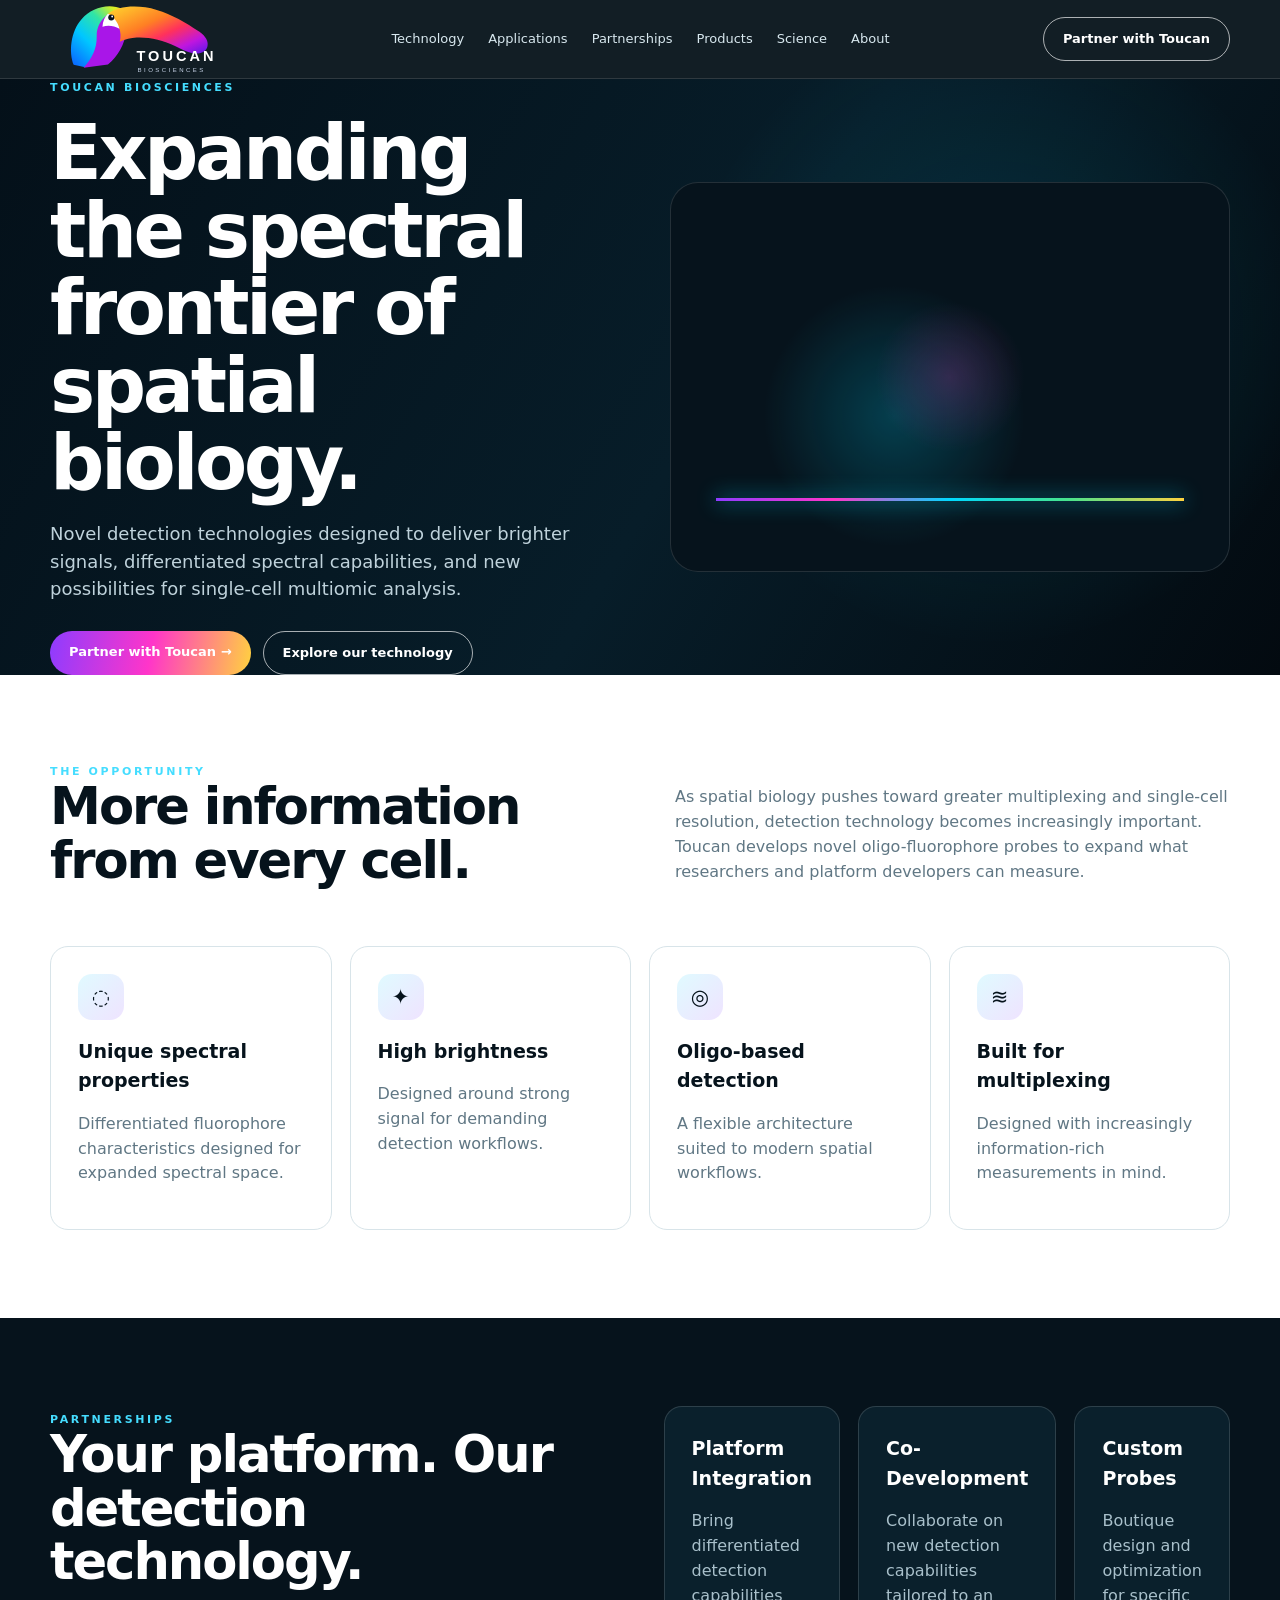
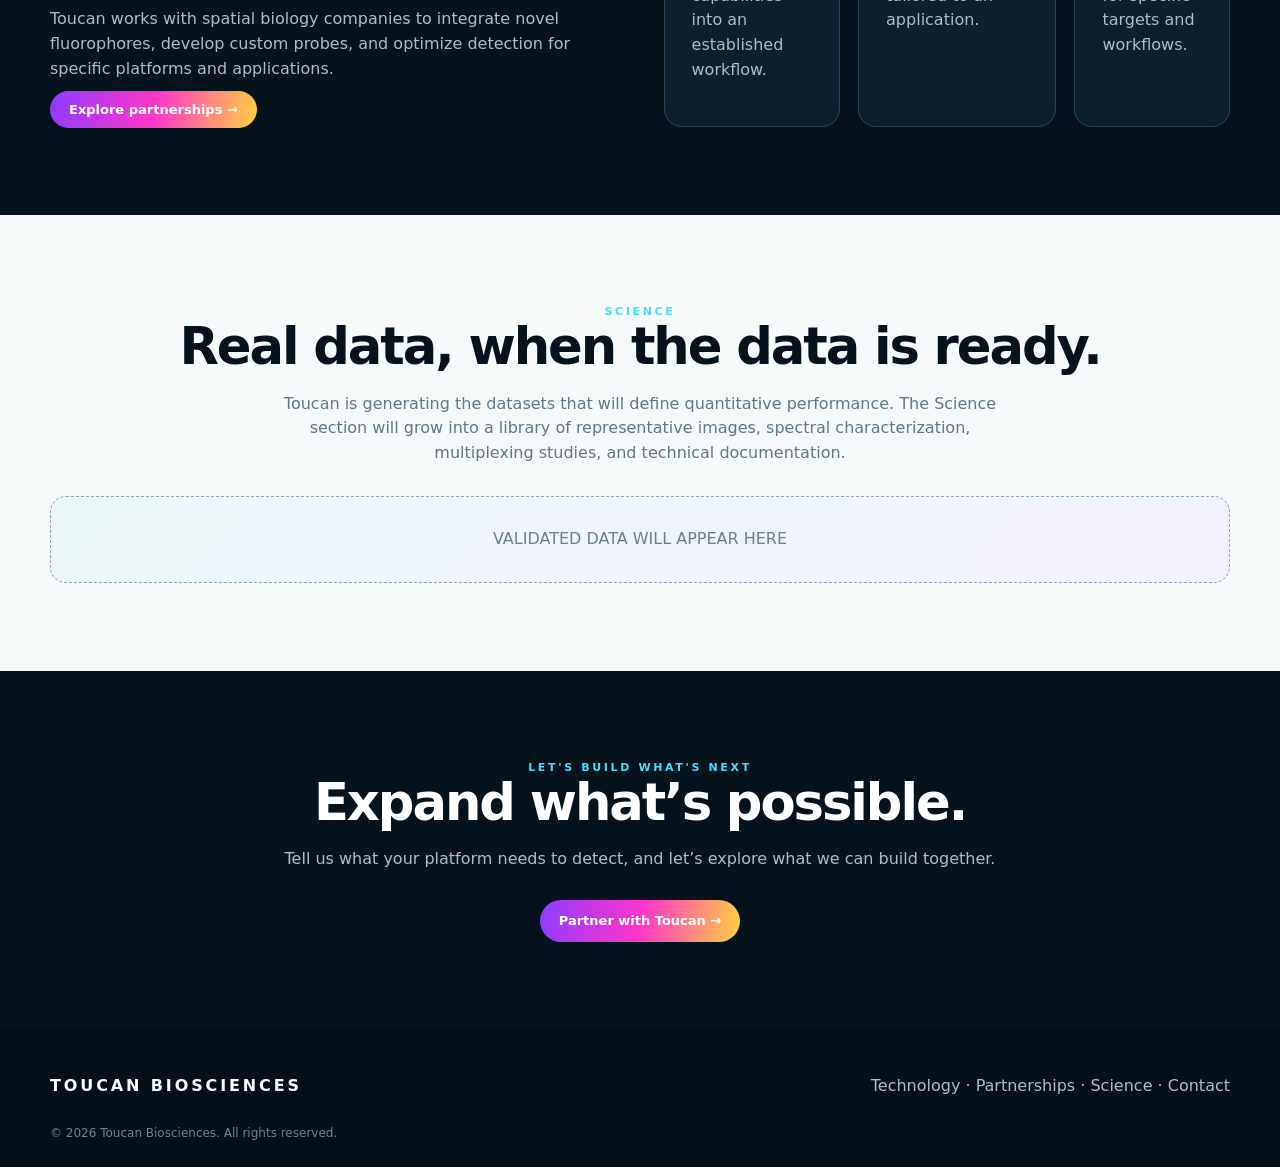
==== index.html @ 3f9a0fbd "Add Toucan Biosciences launch site: index.html" ====
<!doctype html><html lang="en"><head><meta charset="utf-8"><meta name="viewport" content="width=device-width,initial-scale=1"><title>Expanding the spectral frontier of spatial biology | Toucan Biosciences</title><meta name="description" content="Toucan Biosciences develops novel oligo-fluorophore detection probes for spatial biology."><link rel="stylesheet" href="assets/style.css"><link rel="icon" href="assets/favicon.svg" type="image/svg+xml"></head><body>
<header class="nav"><div class="container nav-inner"><a href="index.html"><img class="brand-logo" src="assets/toucan-logo-primary.svg" alt="Toucan Biosciences"></a><nav class="nav-links"><a href="technology.html">Technology</a><a href="applications.html">Applications</a><a href="partnerships.html">Partnerships</a><a href="products.html">Products</a><a href="science.html">Science</a><a href="about.html">About</a></nav><a class="nav-cta" href="contact.html">Partner with Toucan</a><button class="menu">☰</button></div></header>
<section class="hero"><div class="container hero-inner"><div><div class="eyebrow">TOUCAN BIOSCIENCES</div><h1>Expanding the spectral frontier of spatial biology.</h1><p>Novel detection technologies designed to deliver brighter signals, differentiated spectral capabilities, and new possibilities for single-cell multiomic analysis.</p><div class="buttons"><a class="btn btn-primary" href="partnerships.html">Partner with Toucan →</a><a class="btn btn-ghost" href="technology.html">Explore our technology</a></div></div><div class="spectrum"></div></div></section>
<section class="section alt"><div class="container"><div class="two"><div><div class="kicker">THE OPPORTUNITY</div><h2>More information from every cell.</h2></div><p class="muted">As spatial biology pushes toward greater multiplexing and single-cell resolution, detection technology becomes increasingly important. Toucan develops novel oligo-fluorophore probes to expand what researchers and platform developers can measure.</p></div><div class="grid g4" style="margin-top:40px"><div class="card"><div class="icon">◌</div><h3>Unique spectral properties</h3><p class="muted">Differentiated fluorophore characteristics designed for expanded spectral space.</p></div><div class="card"><div class="icon">✦</div><h3>High brightness</h3><p class="muted">Designed around strong signal for demanding detection workflows.</p></div><div class="card"><div class="icon">◎</div><h3>Oligo-based detection</h3><p class="muted">A flexible architecture suited to modern spatial workflows.</p></div><div class="card"><div class="icon">≋</div><h3>Built for multiplexing</h3><p class="muted">Designed with increasingly information-rich measurements in mind.</p></div></div></div></section>
<section class="section dark"><div class="container two"><div><div class="kicker">PARTNERSHIPS</div><h2>Your platform. Our detection technology.</h2><p class="muted">Toucan works with spatial biology companies to integrate novel fluorophores, develop custom probes, and optimize detection for specific platforms and applications.</p><a class="btn btn-primary" href="partnerships.html">Explore partnerships →</a></div><div class="grid g3"><div class="card"><h3>Platform Integration</h3><p class="muted">Bring differentiated detection capabilities into an established workflow.</p></div><div class="card"><h3>Co-Development</h3><p class="muted">Collaborate on new detection capabilities tailored to an application.</p></div><div class="card"><h3>Custom Probes</h3><p class="muted">Boutique design and optimization for specific targets and workflows.</p></div></div></div></section>
<section class="section"><div class="container center"><div class="kicker">SCIENCE</div><h2>Real data, when the data is ready.</h2><p class="muted max">Toucan is generating the datasets that will define quantitative performance. The Science section will grow into a library of representative images, spectral characterization, multiplexing studies, and technical documentation.</p><div class="placeholder" style="margin-top:30px">VALIDATED DATA WILL APPEAR HERE</div></div></section>
<section class="section dark"><div class="container center"><div class="kicker">LET'S BUILD WHAT'S NEXT</div><h2>Expand what’s possible.</h2><p class="muted max">Tell us what your platform needs to detect, and let’s explore what we can build together.</p><div class="buttons" style="justify-content:center"><a class="btn btn-primary" href="contact.html">Partner with Toucan →</a></div></div></section>
<footer class="footer"><div class="container"><div class="footer-inner"><strong style="color:#fff;letter-spacing:.18em">TOUCAN BIOSCIENCES</strong><div><a href="technology.html">Technology</a> · <a href="partnerships.html">Partnerships</a> · <a href="science.html">Science</a> · <a href="contact.html">Contact</a></div></div><div class="notice">© <span data-year></span> Toucan Biosciences. All rights reserved.</div></div></footer><script src="assets/site.js"></script></body></html>
---- assets/style.css ----
:root{--ink:#06131c;--ink2:#0a202c;--paper:#f7fafb;--white:#fff;--muted:#607784;--line:#d8e4e9;--cyan:#00d9ff;--violet:#8d3cff;--magenta:#ff35c9;--yellow:#ffd23f;--green:#47e38d;--max:1180px}*{box-sizing:border-box}html{scroll-behavior:smooth}body{margin:0;font-family:Inter,ui-sans-serif,system-ui,-apple-system,BlinkMacSystemFont,"Segoe UI",sans-serif;color:var(--ink);background:var(--paper);line-height:1.55}a{text-decoration:none;color:inherit}.container{width:min(var(--max),calc(100% - 48px));margin:auto}.nav{position:sticky;top:0;z-index:20;background:rgba(4,16,24,.94);backdrop-filter:blur(16px);border-bottom:1px solid rgba(255,255,255,.12)}.nav-inner{height:78px;display:flex;align-items:center;justify-content:space-between;gap:24px}.brand-logo{width:188px;height:auto;display:block}.nav-links{display:flex;gap:24px;color:#d8e8ef;font-size:13px}.nav-links a:hover,.nav-links .active{color:#fff}.nav-cta,.btn{border-radius:999px;padding:11px 19px;font-weight:700;font-size:13px}.nav-cta{border:1px solid rgba(255,255,255,.65);color:#fff}.menu{display:none;background:none;border:0;color:#fff;font-size:24px}.hero{background:radial-gradient(circle at 78% 42%,rgba(0,217,255,.13),transparent 30%),linear-gradient(120deg,#041019,#071d29 55%,#030a10);color:#fff}.hero-inner{min-height:560px;display:grid;grid-template-columns:1fr 1fr;align-items:center;gap:60px}.eyebrow,.kicker{font-size:11px;text-transform:uppercase;letter-spacing:.24em;font-weight:800;color:#45ddff}.hero h1{font-size:clamp(44px,6vw,76px);line-height:1.02;letter-spacing:-.045em;margin:18px 0}.hero p{font-size:18px;color:#bfd2db;max-width:680px}.buttons{display:flex;gap:12px;flex-wrap:wrap;margin-top:28px}.btn-primary{background:linear-gradient(100deg,var(--violet),var(--magenta),var(--yellow));color:#fff}.btn-ghost{border:1px solid rgba(255,255,255,.65);color:#fff}.spectrum{min-height:390px;border-radius:28px;border:1px solid rgba(255,255,255,.12);background:radial-gradient(circle at 50% 50%,rgba(255,53,201,.18),transparent 22%),radial-gradient(circle at 40% 60%,rgba(0,217,255,.22),transparent 32%),#06131c;position:relative;overflow:hidden}.spectrum:after{content:"";position:absolute;left:8%;right:8%;bottom:18%;height:3px;background:linear-gradient(90deg,var(--violet),var(--magenta),var(--cyan),var(--green),var(--yellow));box-shadow:0 0 20px var(--cyan)}.section{padding:88px 0}.dark{background:var(--ink);color:#fff}.alt{background:#fff}.two{display:grid;grid-template-columns:1fr 1fr;gap:70px;align-items:center}.grid{display:grid;gap:18px}.g3{grid-template-columns:repeat(3,1fr)}.g4{grid-template-columns:repeat(4,1fr)}.card{background:#fff;border:1px solid var(--line);border-radius:18px;padding:27px}.dark .card{background:#0a202c;border-color:rgba(255,255,255,.14)}.card h3{margin:0 0 8px;font-size:19px}.muted{color:var(--muted)}.dark .muted{color:#a9c0cb}.icon{width:46px;height:46px;border-radius:14px;background:linear-gradient(135deg,rgba(0,217,255,.12),rgba(141,60,255,.14));display:grid;place-items:center;font-size:21px;margin-bottom:17px}.section h2{font-size:clamp(34px,4vw,52px);line-height:1.05;letter-spacing:-.04em;margin:0 0 18px}.placeholder,.coming{border:1px dashed #8ea6b1;border-radius:16px;padding:30px;text-align:center;color:#6a808b;background:linear-gradient(135deg,rgba(0,217,255,.04),rgba(141,60,255,.05))}.dark .placeholder,.dark .coming{border-color:rgba(255,255,255,.2);color:#a9c0cb;background:#0a202c}.spectrum-bar{height:80px;border-radius:12px;background:linear-gradient(90deg,#7d2cff,#b53cff,#00cfff,#30e67b,#f4e13c,#ff8a00,#ff315e)}.process .step{display:grid;grid-template-columns:42px 1fr;gap:16px;margin:25px 0}.stepnum{width:38px;height:38px;border-radius:50%;display:grid;place-items:center;background:linear-gradient(135deg,var(--violet),var(--cyan));color:#fff;font-weight:800}.footer{background:#041019;color:#a9c0cb;padding:44px 0 24px}.footer-inner{display:flex;justify-content:space-between;gap:30px;flex-wrap:wrap}.notice{font-size:12px;color:#6f858f;margin-top:25px}.center{text-align:center}.max{max-width:760px;margin-left:auto;margin-right:auto}.tag{display:inline-block;border:1px solid var(--line);border-radius:999px;padding:6px 11px;font-size:11px;margin:4px;color:#44606e}@media(max-width:900px){.nav-links{display:none}.menu{display:block}.nav-cta{display:none}.hero-inner,.two{grid-template-columns:1fr;gap:35px}.hero-inner{padding:75px 0}.g3,.g4{grid-template-columns:repeat(2,1fr)}}@media(max-width:560px){.container{width:calc(100% - 30px)}.section{padding:64px 0}.g3,.g4{grid-template-columns:1fr}.brand-logo{width:154px}}
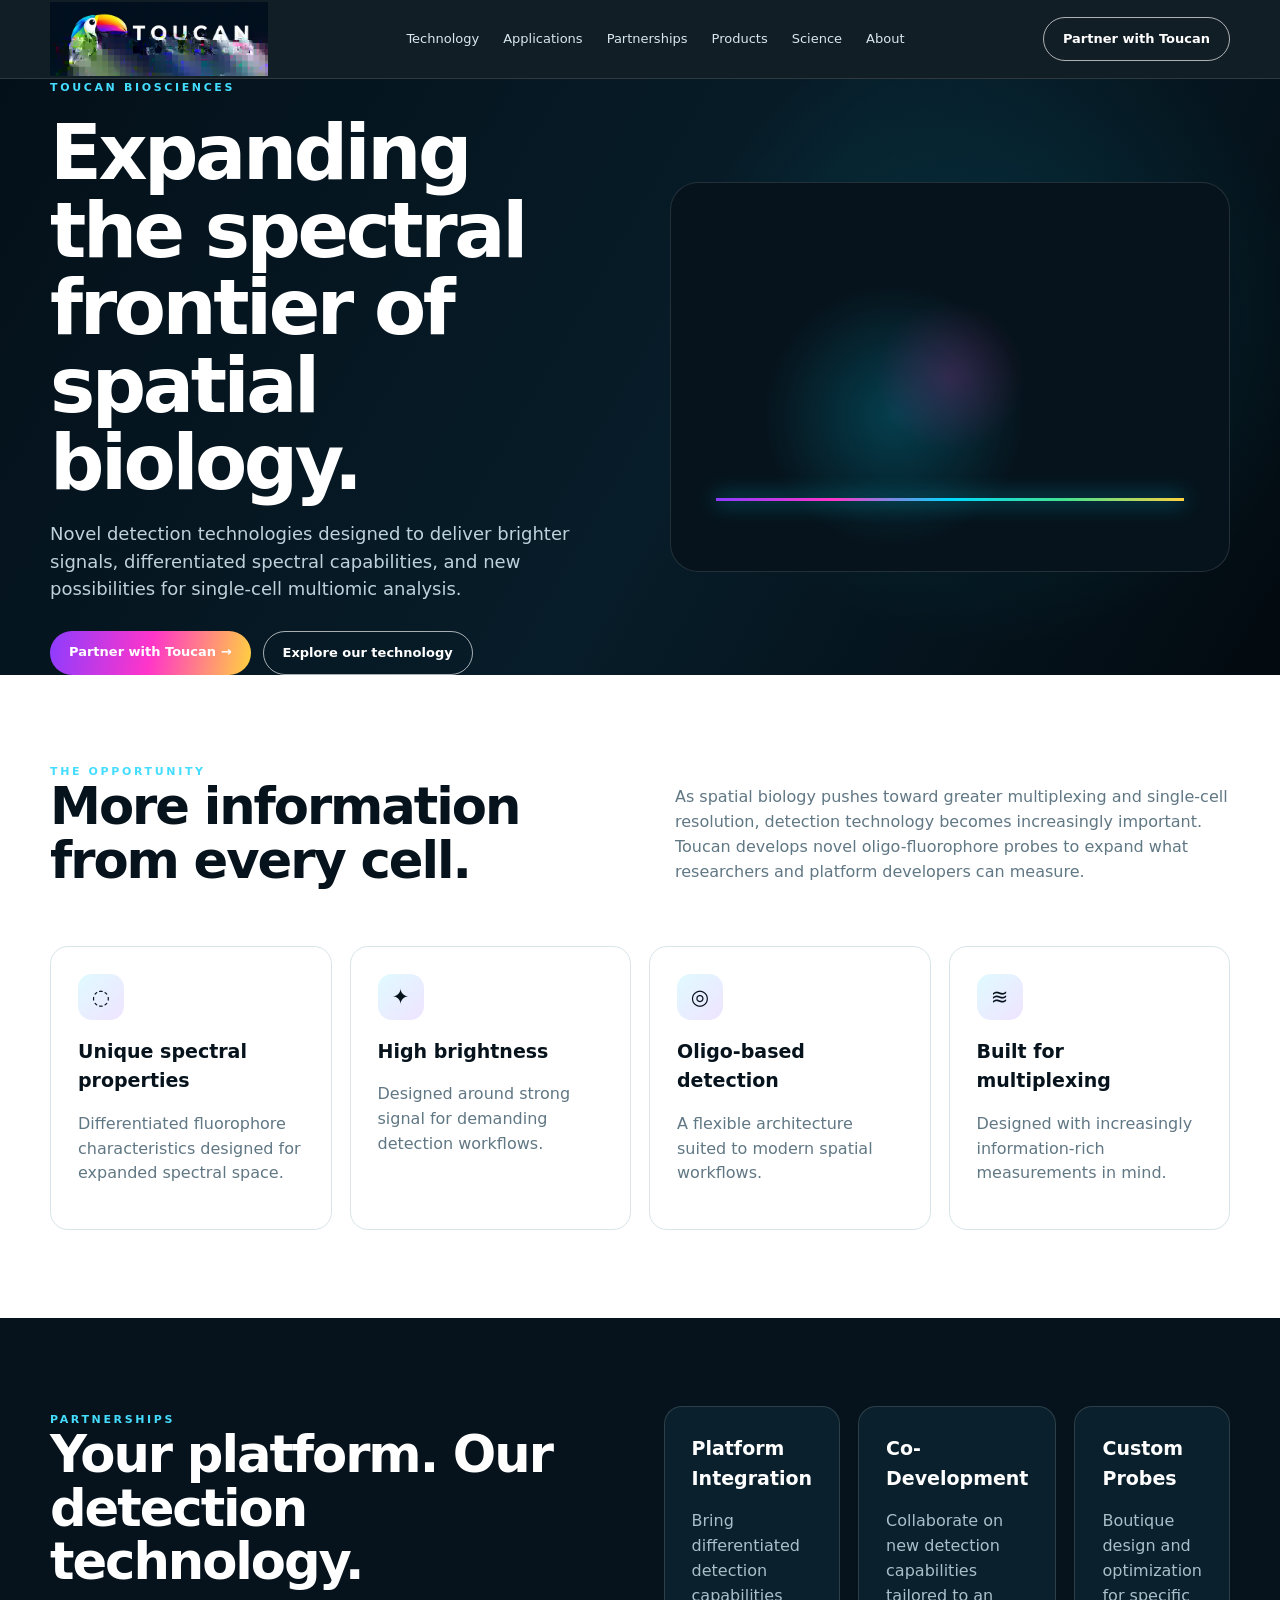
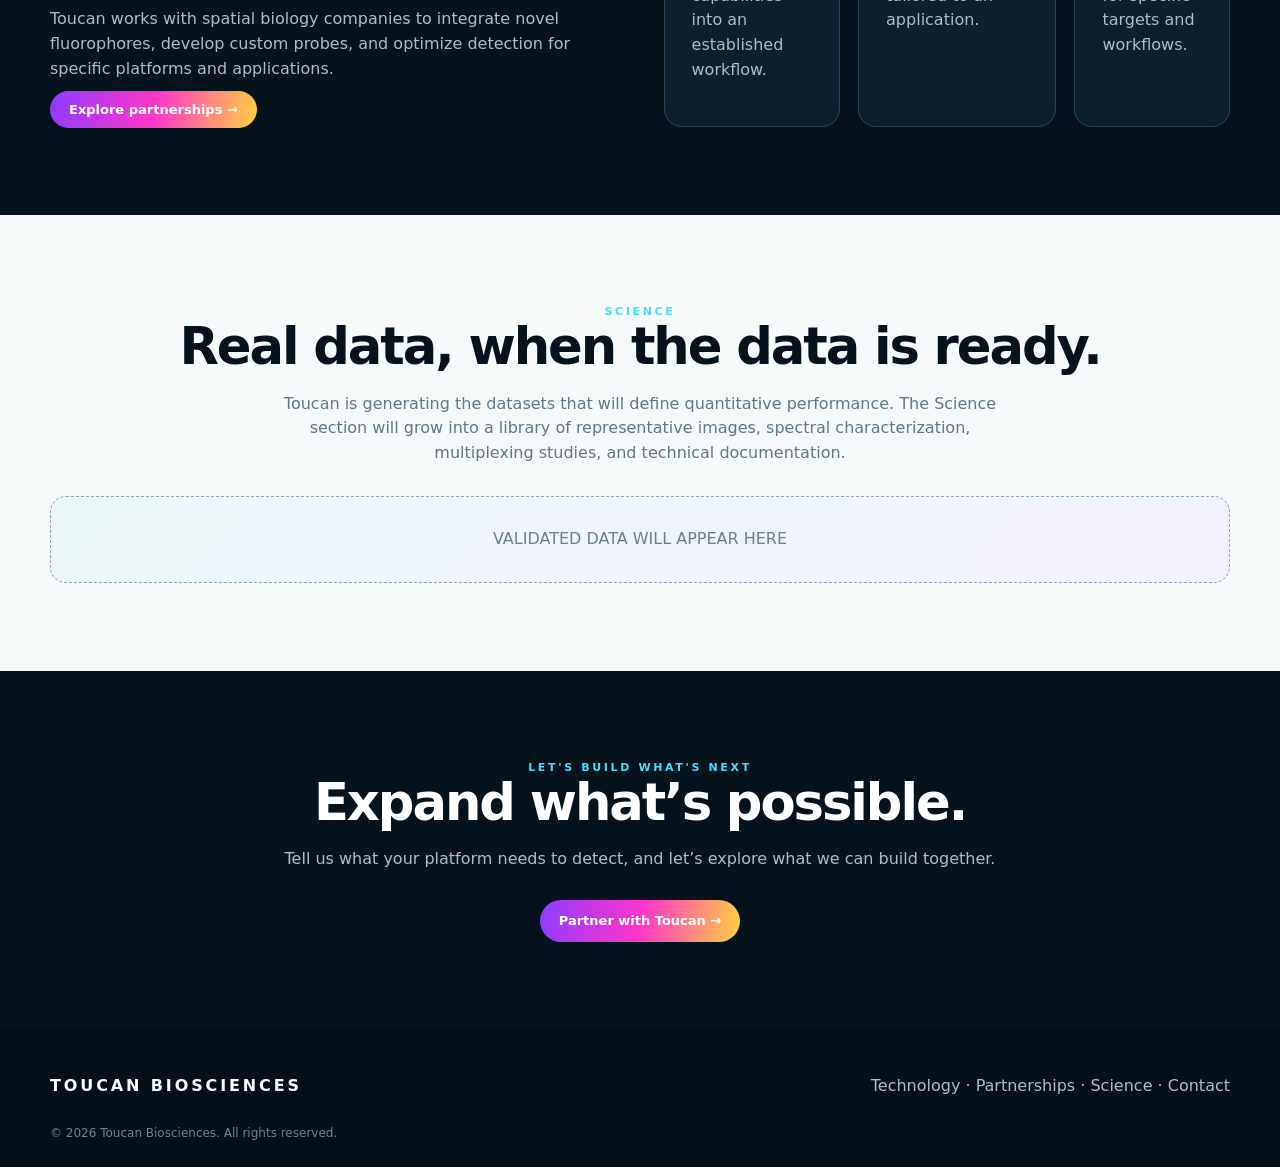
==== commit d99067f6: "Use approved Toucan logo artwork" ====
--- a/index.html
+++ b/index.html
@@ -1,5 +1,5 @@
 <!doctype html><html lang="en"><head><meta charset="utf-8"><meta name="viewport" content="width=device-width,initial-scale=1"><title>Expanding the spectral frontier of spatial biology | Toucan Biosciences</title><meta name="description" content="Toucan Biosciences develops novel oligo-fluorophore detection probes for spatial biology."><link rel="stylesheet" href="assets/style.css"><link rel="icon" href="assets/favicon.svg" type="image/svg+xml"></head><body>
-<header class="nav"><div class="container nav-inner"><a href="index.html"><img class="brand-logo" src="assets/toucan-logo-primary.svg" alt="Toucan Biosciences"></a><nav class="nav-links"><a href="technology.html">Technology</a><a href="applications.html">Applications</a><a href="partnerships.html">Partnerships</a><a href="products.html">Products</a><a href="science.html">Science</a><a href="about.html">About</a></nav><a class="nav-cta" href="contact.html">Partner with Toucan</a><button class="menu">☰</button></div></header>
+<header class="nav"><div class="container nav-inner"><a href="index.html"><img class="brand-logo" src="assets/toucan-logo-final.webp" alt="Toucan Biosciences"></a><nav class="nav-links"><a href="technology.html">Technology</a><a href="applications.html">Applications</a><a href="partnerships.html">Partnerships</a><a href="products.html">Products</a><a href="science.html">Science</a><a href="about.html">About</a></nav><a class="nav-cta" href="contact.html">Partner with Toucan</a><button class="menu">☰</button></div></header>
 <section class="hero"><div class="container hero-inner"><div><div class="eyebrow">TOUCAN BIOSCIENCES</div><h1>Expanding the spectral frontier of spatial biology.</h1><p>Novel detection technologies designed to deliver brighter signals, differentiated spectral capabilities, and new possibilities for single-cell multiomic analysis.</p><div class="buttons"><a class="btn btn-primary" href="partnerships.html">Partner with Toucan →</a><a class="btn btn-ghost" href="technology.html">Explore our technology</a></div></div><div class="spectrum"></div></div></section>
 <section class="section alt"><div class="container"><div class="two"><div><div class="kicker">THE OPPORTUNITY</div><h2>More information from every cell.</h2></div><p class="muted">As spatial biology pushes toward greater multiplexing and single-cell resolution, detection technology becomes increasingly important. Toucan develops novel oligo-fluorophore probes to expand what researchers and platform developers can measure.</p></div><div class="grid g4" style="margin-top:40px"><div class="card"><div class="icon">◌</div><h3>Unique spectral properties</h3><p class="muted">Differentiated fluorophore characteristics designed for expanded spectral space.</p></div><div class="card"><div class="icon">✦</div><h3>High brightness</h3><p class="muted">Designed around strong signal for demanding detection workflows.</p></div><div class="card"><div class="icon">◎</div><h3>Oligo-based detection</h3><p class="muted">A flexible architecture suited to modern spatial workflows.</p></div><div class="card"><div class="icon">≋</div><h3>Built for multiplexing</h3><p class="muted">Designed with increasingly information-rich measurements in mind.</p></div></div></div></section>
 <section class="section dark"><div class="container two"><div><div class="kicker">PARTNERSHIPS</div><h2>Your platform. Our detection technology.</h2><p class="muted">Toucan works with spatial biology companies to integrate novel fluorophores, develop custom probes, and optimize detection for specific platforms and applications.</p><a class="btn btn-primary" href="partnerships.html">Explore partnerships →</a></div><div class="grid g3"><div class="card"><h3>Platform Integration</h3><p class="muted">Bring differentiated detection capabilities into an established workflow.</p></div><div class="card"><h3>Co-Development</h3><p class="muted">Collaborate on new detection capabilities tailored to an application.</p></div><div class="card"><h3>Custom Probes</h3><p class="muted">Boutique design and optimization for specific targets and workflows.</p></div></div></div></section>
--- a/assets/style.css
+++ b/assets/style.css
@@ -1 +1 @@
-:root{--ink:#06131c;--ink2:#0a202c;--paper:#f7fafb;--white:#fff;--muted:#607784;--line:#d8e4e9;--cyan:#00d9ff;--violet:#8d3cff;--magenta:#ff35c9;--yellow:#ffd23f;--green:#47e38d;--max:1180px}*{box-sizing:border-box}html{scroll-behavior:smooth}body{margin:0;font-family:Inter,ui-sans-serif,system-ui,-apple-system,BlinkMacSystemFont,"Segoe UI",sans-serif;color:var(--ink);background:var(--paper);line-height:1.55}a{text-decoration:none;color:inherit}.container{width:min(var(--max),calc(100% - 48px));margin:auto}.nav{position:sticky;top:0;z-index:20;background:rgba(4,16,24,.94);backdrop-filter:blur(16px);border-bottom:1px solid rgba(255,255,255,.12)}.nav-inner{height:78px;display:flex;align-items:center;justify-content:space-between;gap:24px}.brand-logo{width:188px;height:auto;display:block}.nav-links{display:flex;gap:24px;color:#d8e8ef;font-size:13px}.nav-links a:hover,.nav-links .active{color:#fff}.nav-cta,.btn{border-radius:999px;padding:11px 19px;font-weight:700;font-size:13px}.nav-cta{border:1px solid rgba(255,255,255,.65);color:#fff}.menu{display:none;background:none;border:0;color:#fff;font-size:24px}.hero{background:radial-gradient(circle at 78% 42%,rgba(0,217,255,.13),transparent 30%),linear-gradient(120deg,#041019,#071d29 55%,#030a10);color:#fff}.hero-inner{min-height:560px;display:grid;grid-template-columns:1fr 1fr;align-items:center;gap:60px}.eyebrow,.kicker{font-size:11px;text-transform:uppercase;letter-spacing:.24em;font-weight:800;color:#45ddff}.hero h1{font-size:clamp(44px,6vw,76px);line-height:1.02;letter-spacing:-.045em;margin:18px 0}.hero p{font-size:18px;color:#bfd2db;max-width:680px}.buttons{display:flex;gap:12px;flex-wrap:wrap;margin-top:28px}.btn-primary{background:linear-gradient(100deg,var(--violet),var(--magenta),var(--yellow));color:#fff}.btn-ghost{border:1px solid rgba(255,255,255,.65);color:#fff}.spectrum{min-height:390px;border-radius:28px;border:1px solid rgba(255,255,255,.12);background:radial-gradient(circle at 50% 50%,rgba(255,53,201,.18),transparent 22%),radial-gradient(circle at 40% 60%,rgba(0,217,255,.22),transparent 32%),#06131c;position:relative;overflow:hidden}.spectrum:after{content:"";position:absolute;left:8%;right:8%;bottom:18%;height:3px;background:linear-gradient(90deg,var(--violet),var(--magenta),var(--cyan),var(--green),var(--yellow));box-shadow:0 0 20px var(--cyan)}.section{padding:88px 0}.dark{background:var(--ink);color:#fff}.alt{background:#fff}.two{display:grid;grid-template-columns:1fr 1fr;gap:70px;align-items:center}.grid{display:grid;gap:18px}.g3{grid-template-columns:repeat(3,1fr)}.g4{grid-template-columns:repeat(4,1fr)}.card{background:#fff;border:1px solid var(--line);border-radius:18px;padding:27px}.dark .card{background:#0a202c;border-color:rgba(255,255,255,.14)}.card h3{margin:0 0 8px;font-size:19px}.muted{color:var(--muted)}.dark .muted{color:#a9c0cb}.icon{width:46px;height:46px;border-radius:14px;background:linear-gradient(135deg,rgba(0,217,255,.12),rgba(141,60,255,.14));display:grid;place-items:center;font-size:21px;margin-bottom:17px}.section h2{font-size:clamp(34px,4vw,52px);line-height:1.05;letter-spacing:-.04em;margin:0 0 18px}.placeholder,.coming{border:1px dashed #8ea6b1;border-radius:16px;padding:30px;text-align:center;color:#6a808b;background:linear-gradient(135deg,rgba(0,217,255,.04),rgba(141,60,255,.05))}.dark .placeholder,.dark .coming{border-color:rgba(255,255,255,.2);color:#a9c0cb;background:#0a202c}.spectrum-bar{height:80px;border-radius:12px;background:linear-gradient(90deg,#7d2cff,#b53cff,#00cfff,#30e67b,#f4e13c,#ff8a00,#ff315e)}.process .step{display:grid;grid-template-columns:42px 1fr;gap:16px;margin:25px 0}.stepnum{width:38px;height:38px;border-radius:50%;display:grid;place-items:center;background:linear-gradient(135deg,var(--violet),var(--cyan));color:#fff;font-weight:800}.footer{background:#041019;color:#a9c0cb;padding:44px 0 24px}.footer-inner{display:flex;justify-content:space-between;gap:30px;flex-wrap:wrap}.notice{font-size:12px;color:#6f858f;margin-top:25px}.center{text-align:center}.max{max-width:760px;margin-left:auto;margin-right:auto}.tag{display:inline-block;border:1px solid var(--line);border-radius:999px;padding:6px 11px;font-size:11px;margin:4px;color:#44606e}@media(max-width:900px){.nav-links{display:none}.menu{display:block}.nav-cta{display:none}.hero-inner,.two{grid-template-columns:1fr;gap:35px}.hero-inner{padding:75px 0}.g3,.g4{grid-template-columns:repeat(2,1fr)}}@media(max-width:560px){.container{width:calc(100% - 30px)}.section{padding:64px 0}.g3,.g4{grid-template-columns:1fr}.brand-logo{width:154px}}+:root{--ink:#06131c;--ink2:#0a202c;--paper:#f7fafb;--white:#fff;--muted:#607784;--line:#d8e4e9;--cyan:#00d9ff;--violet:#8d3cff;--magenta:#ff35c9;--yellow:#ffd23f;--green:#47e38d;--max:1180px}*{box-sizing:border-box}html{scroll-behavior:smooth}body{margin:0;font-family:Inter,ui-sans-serif,system-ui,-apple-system,BlinkMacSystemFont,"Segoe UI",sans-serif;color:var(--ink);background:var(--paper);line-height:1.55}a{text-decoration:none;color:inherit}.container{width:min(var(--max),calc(100% - 48px));margin:auto}.nav{position:sticky;top:0;z-index:20;background:rgba(4,16,24,.94);backdrop-filter:blur(16px);border-bottom:1px solid rgba(255,255,255,.12)}.nav-inner{height:78px;display:flex;align-items:center;justify-content:space-between;gap:24px}.brand-logo{width:218px;height:auto;display:block}.nav-links{display:flex;gap:24px;color:#d8e8ef;font-size:13px}.nav-links a:hover,.nav-links .active{color:#fff}.nav-cta,.btn{border-radius:999px;padding:11px 19px;font-weight:700;font-size:13px}.nav-cta{border:1px solid rgba(255,255,255,.65);color:#fff}.menu{display:none;background:none;border:0;color:#fff;font-size:24px}.hero{background:radial-gradient(circle at 78% 42%,rgba(0,217,255,.13),transparent 30%),linear-gradient(120deg,#041019,#071d29 55%,#030a10);color:#fff}.hero-inner{min-height:560px;display:grid;grid-template-columns:1fr 1fr;align-items:center;gap:60px}.eyebrow,.kicker{font-size:11px;text-transform:uppercase;letter-spacing:.24em;font-weight:800;color:#45ddff}.hero h1{font-size:clamp(44px,6vw,76px);line-height:1.02;letter-spacing:-.045em;margin:18px 0}.hero p{font-size:18px;color:#bfd2db;max-width:680px}.buttons{display:flex;gap:12px;flex-wrap:wrap;margin-top:28px}.btn-primary{background:linear-gradient(100deg,var(--violet),var(--magenta),var(--yellow));color:#fff}.btn-ghost{border:1px solid rgba(255,255,255,.65);color:#fff}.spectrum{min-height:390px;border-radius:28px;border:1px solid rgba(255,255,255,.12);background:radial-gradient(circle at 50% 50%,rgba(255,53,201,.18),transparent 22%),radial-gradient(circle at 40% 60%,rgba(0,217,255,.22),transparent 32%),#06131c;position:relative;overflow:hidden}.spectrum:after{content:"";position:absolute;left:8%;right:8%;bottom:18%;height:3px;background:linear-gradient(90deg,var(--violet),var(--magenta),var(--cyan),var(--green),var(--yellow));box-shadow:0 0 20px var(--cyan)}.section{padding:88px 0}.dark{background:var(--ink);color:#fff}.alt{background:#fff}.two{display:grid;grid-template-columns:1fr 1fr;gap:70px;align-items:center}.grid{display:grid;gap:18px}.g3{grid-template-columns:repeat(3,1fr)}.g4{grid-template-columns:repeat(4,1fr)}.card{background:#fff;border:1px solid var(--line);border-radius:18px;padding:27px}.dark .card{background:#0a202c;border-color:rgba(255,255,255,.14)}.card h3{margin:0 0 8px;font-size:19px}.muted{color:var(--muted)}.dark .muted{color:#a9c0cb}.icon{width:46px;height:46px;border-radius:14px;background:linear-gradient(135deg,rgba(0,217,255,.12),rgba(141,60,255,.14));display:grid;place-items:center;font-size:21px;margin-bottom:17px}.section h2{font-size:clamp(34px,4vw,52px);line-height:1.05;letter-spacing:-.04em;margin:0 0 18px}.placeholder,.coming{border:1px dashed #8ea6b1;border-radius:16px;padding:30px;text-align:center;color:#6a808b;background:linear-gradient(135deg,rgba(0,217,255,.04),rgba(141,60,255,.05))}.dark .placeholder,.dark .coming{border-color:rgba(255,255,255,.2);color:#a9c0cb;background:#0a202c}.spectrum-bar{height:80px;border-radius:12px;background:linear-gradient(90deg,#7d2cff,#b53cff,#00cfff,#30e67b,#f4e13c,#ff8a00,#ff315e)}.process .step{display:grid;grid-template-columns:42px 1fr;gap:16px;margin:25px 0}.stepnum{width:38px;height:38px;border-radius:50%;display:grid;place-items:center;background:linear-gradient(135deg,var(--violet),var(--cyan));color:#fff;font-weight:800}.footer{background:#041019;color:#a9c0cb;padding:44px 0 24px}.footer-inner{display:flex;justify-content:space-between;gap:30px;flex-wrap:wrap}.notice{font-size:12px;color:#6f858f;margin-top:25px}.center{text-align:center}.max{max-width:760px;margin-left:auto;margin-right:auto}.tag{display:inline-block;border:1px solid var(--line);border-radius:999px;padding:6px 11px;font-size:11px;margin:4px;color:#44606e}@media(max-width:900px){.nav-links{display:none}.menu{display:block}.nav-cta{display:none}.hero-inner,.two{grid-template-columns:1fr;gap:35px}.hero-inner{padding:75px 0}.g3,.g4{grid-template-columns:repeat(2,1fr)}}@media(max-width:560px){.container{width:calc(100% - 30px)}.section{padding:64px 0}.g3,.g4{grid-template-columns:1fr}.brand-logo{width:184px}}
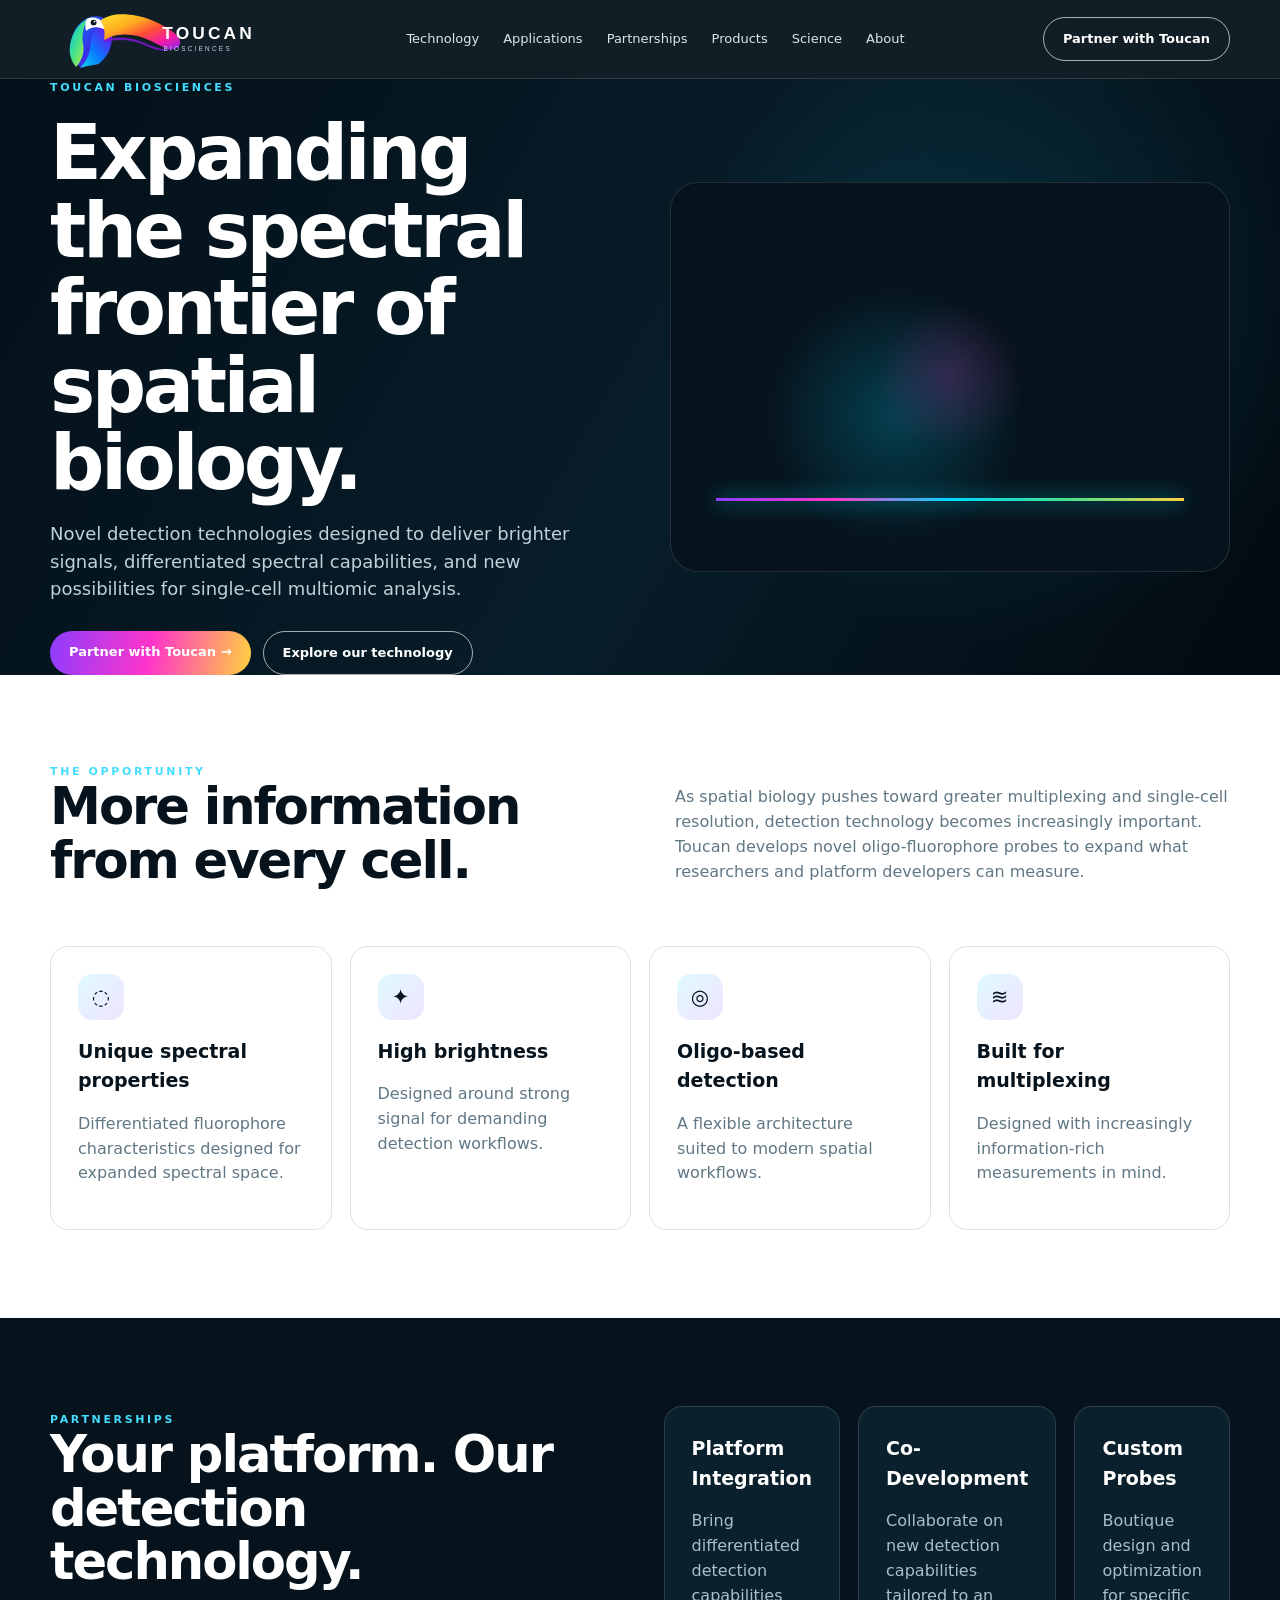
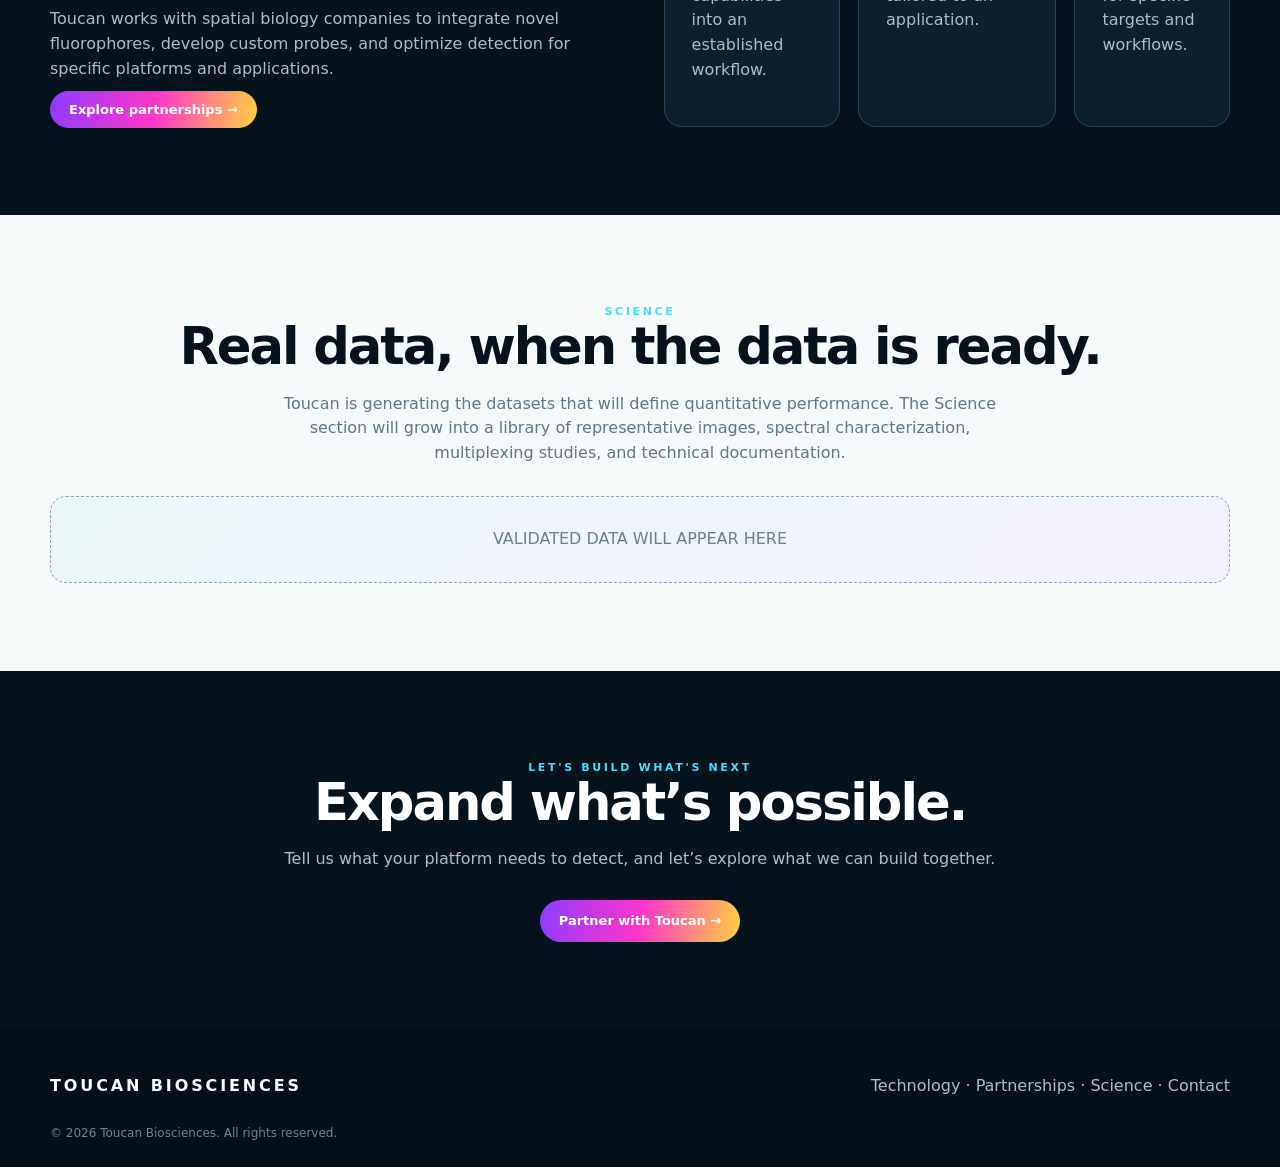
==== commit 515eb1ef: "Restore clean vector logo rendering" ====
--- a/index.html
+++ b/index.html
@@ -1,5 +1,5 @@
 <!doctype html><html lang="en"><head><meta charset="utf-8"><meta name="viewport" content="width=device-width,initial-scale=1"><title>Expanding the spectral frontier of spatial biology | Toucan Biosciences</title><meta name="description" content="Toucan Biosciences develops novel oligo-fluorophore detection probes for spatial biology."><link rel="stylesheet" href="assets/style.css"><link rel="icon" href="assets/favicon.svg" type="image/svg+xml"></head><body>
-<header class="nav"><div class="container nav-inner"><a href="index.html"><img class="brand-logo" src="assets/toucan-logo-final.webp" alt="Toucan Biosciences"></a><nav class="nav-links"><a href="technology.html">Technology</a><a href="applications.html">Applications</a><a href="partnerships.html">Partnerships</a><a href="products.html">Products</a><a href="science.html">Science</a><a href="about.html">About</a></nav><a class="nav-cta" href="contact.html">Partner with Toucan</a><button class="menu">☰</button></div></header>
+<header class="nav"><div class="container nav-inner"><a href="index.html"><img class="brand-logo" src="assets/toucan-logo-primary.svg" alt="Toucan Biosciences"></a><nav class="nav-links"><a href="technology.html">Technology</a><a href="applications.html">Applications</a><a href="partnerships.html">Partnerships</a><a href="products.html">Products</a><a href="science.html">Science</a><a href="about.html">About</a></nav><a class="nav-cta" href="contact.html">Partner with Toucan</a><button class="menu">☰</button></div></header>
 <section class="hero"><div class="container hero-inner"><div><div class="eyebrow">TOUCAN BIOSCIENCES</div><h1>Expanding the spectral frontier of spatial biology.</h1><p>Novel detection technologies designed to deliver brighter signals, differentiated spectral capabilities, and new possibilities for single-cell multiomic analysis.</p><div class="buttons"><a class="btn btn-primary" href="partnerships.html">Partner with Toucan →</a><a class="btn btn-ghost" href="technology.html">Explore our technology</a></div></div><div class="spectrum"></div></div></section>
 <section class="section alt"><div class="container"><div class="two"><div><div class="kicker">THE OPPORTUNITY</div><h2>More information from every cell.</h2></div><p class="muted">As spatial biology pushes toward greater multiplexing and single-cell resolution, detection technology becomes increasingly important. Toucan develops novel oligo-fluorophore probes to expand what researchers and platform developers can measure.</p></div><div class="grid g4" style="margin-top:40px"><div class="card"><div class="icon">◌</div><h3>Unique spectral properties</h3><p class="muted">Differentiated fluorophore characteristics designed for expanded spectral space.</p></div><div class="card"><div class="icon">✦</div><h3>High brightness</h3><p class="muted">Designed around strong signal for demanding detection workflows.</p></div><div class="card"><div class="icon">◎</div><h3>Oligo-based detection</h3><p class="muted">A flexible architecture suited to modern spatial workflows.</p></div><div class="card"><div class="icon">≋</div><h3>Built for multiplexing</h3><p class="muted">Designed with increasingly information-rich measurements in mind.</p></div></div></div></section>
 <section class="section dark"><div class="container two"><div><div class="kicker">PARTNERSHIPS</div><h2>Your platform. Our detection technology.</h2><p class="muted">Toucan works with spatial biology companies to integrate novel fluorophores, develop custom probes, and optimize detection for specific platforms and applications.</p><a class="btn btn-primary" href="partnerships.html">Explore partnerships →</a></div><div class="grid g3"><div class="card"><h3>Platform Integration</h3><p class="muted">Bring differentiated detection capabilities into an established workflow.</p></div><div class="card"><h3>Co-Development</h3><p class="muted">Collaborate on new detection capabilities tailored to an application.</p></div><div class="card"><h3>Custom Probes</h3><p class="muted">Boutique design and optimization for specific targets and workflows.</p></div></div></div></section>
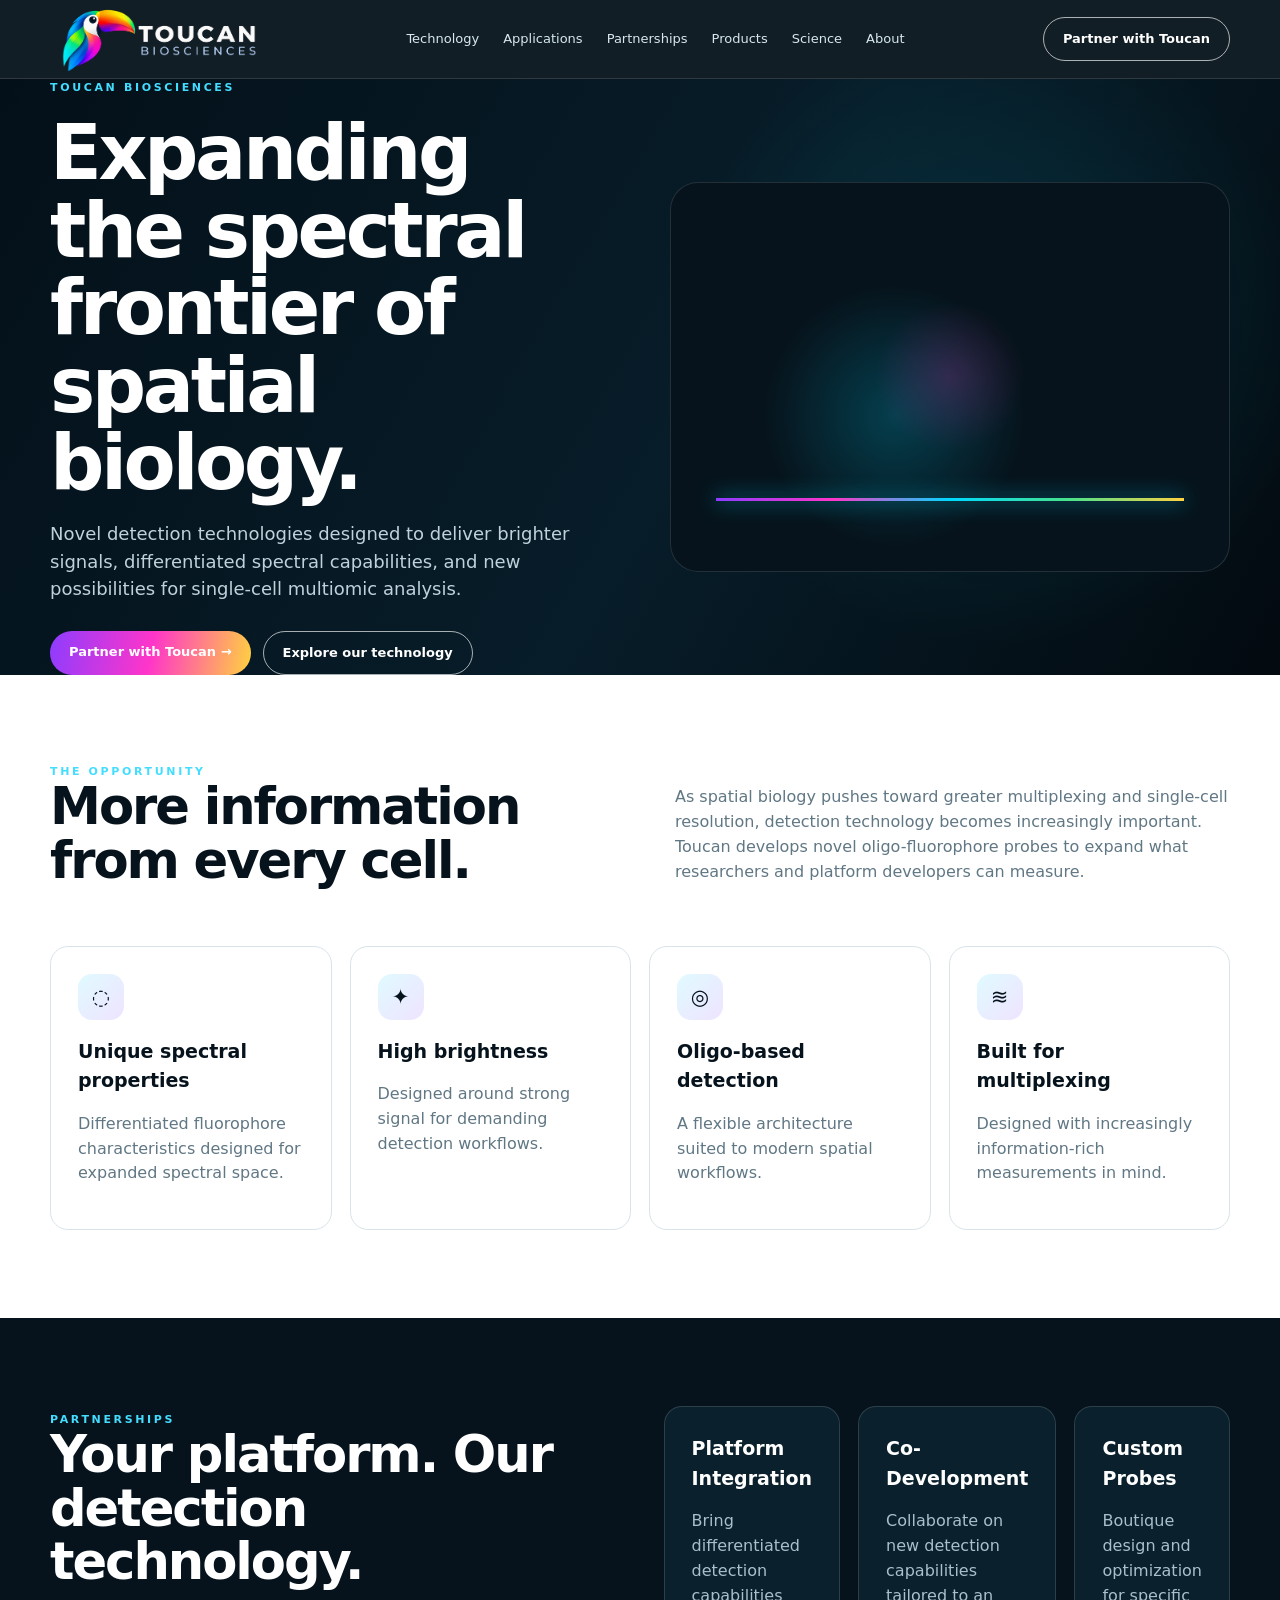
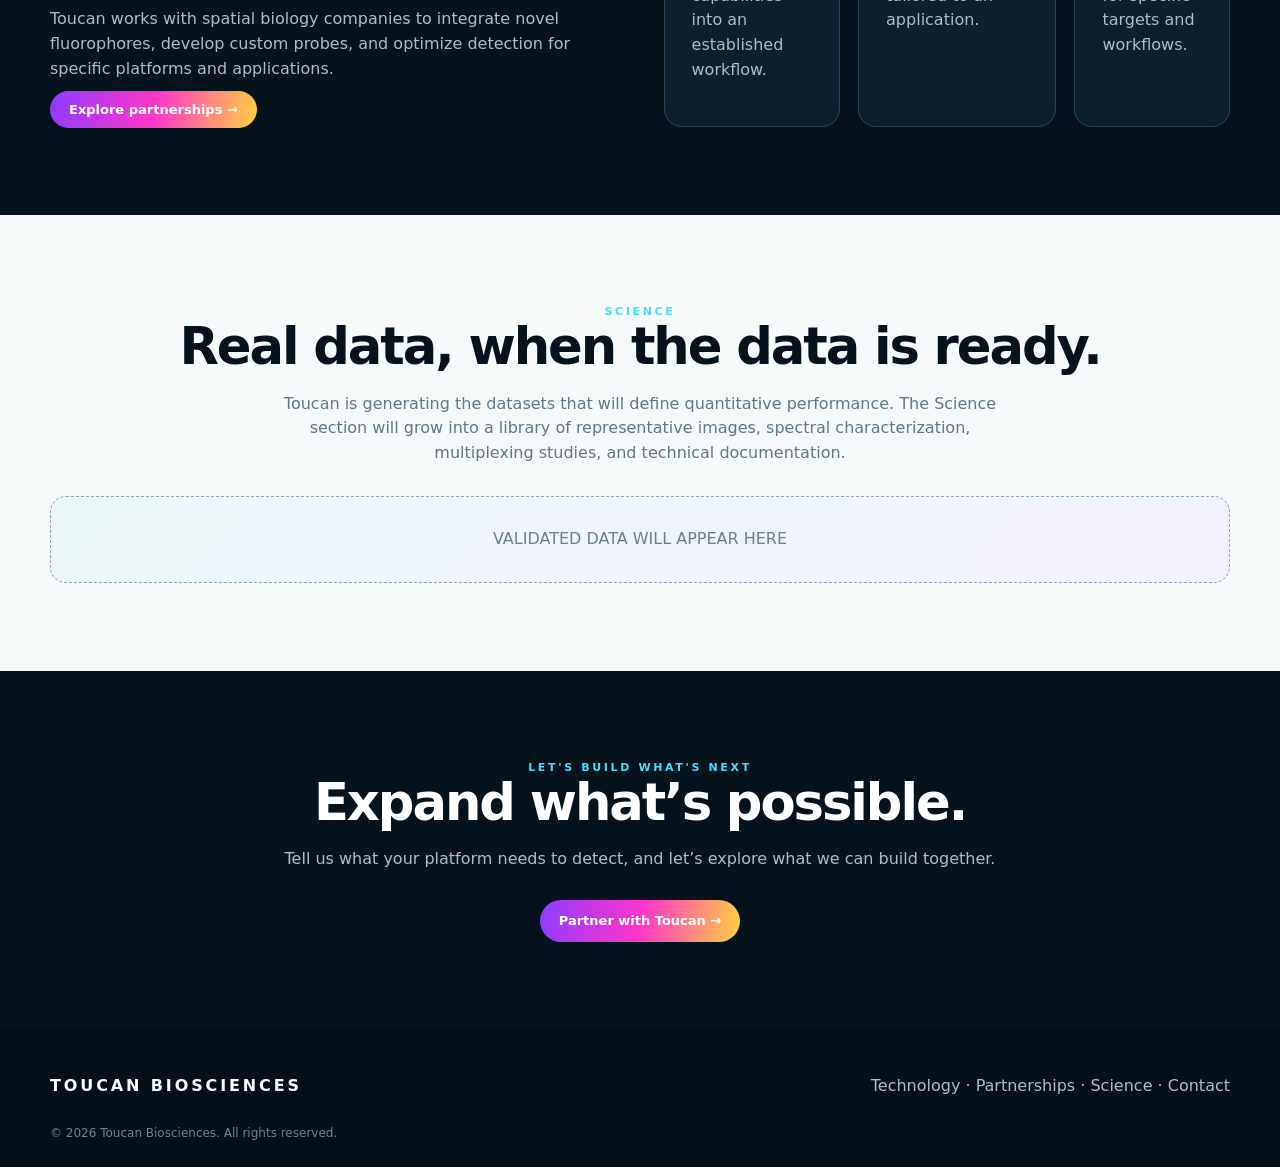
==== commit 927777fd: "Use approved transparent Toucan logo" ====
--- a/index.html
+++ b/index.html
@@ -1,5 +1,5 @@
 <!doctype html><html lang="en"><head><meta charset="utf-8"><meta name="viewport" content="width=device-width,initial-scale=1"><title>Expanding the spectral frontier of spatial biology | Toucan Biosciences</title><meta name="description" content="Toucan Biosciences develops novel oligo-fluorophore detection probes for spatial biology."><link rel="stylesheet" href="assets/style.css"><link rel="icon" href="assets/favicon.svg" type="image/svg+xml"></head><body>
-<header class="nav"><div class="container nav-inner"><a href="index.html"><img class="brand-logo" src="assets/toucan-logo-primary.svg" alt="Toucan Biosciences"></a><nav class="nav-links"><a href="technology.html">Technology</a><a href="applications.html">Applications</a><a href="partnerships.html">Partnerships</a><a href="products.html">Products</a><a href="science.html">Science</a><a href="about.html">About</a></nav><a class="nav-cta" href="contact.html">Partner with Toucan</a><button class="menu">☰</button></div></header>
+<header class="nav"><div class="container nav-inner"><a href="index.html"><img class="brand-logo" src="assets/a_clean_high_resolution_logo_branding_graphic_on.png" alt="Toucan Biosciences"></a><nav class="nav-links"><a href="technology.html">Technology</a><a href="applications.html">Applications</a><a href="partnerships.html">Partnerships</a><a href="products.html">Products</a><a href="science.html">Science</a><a href="about.html">About</a></nav><a class="nav-cta" href="contact.html">Partner with Toucan</a><button class="menu">☰</button></div></header>
 <section class="hero"><div class="container hero-inner"><div><div class="eyebrow">TOUCAN BIOSCIENCES</div><h1>Expanding the spectral frontier of spatial biology.</h1><p>Novel detection technologies designed to deliver brighter signals, differentiated spectral capabilities, and new possibilities for single-cell multiomic analysis.</p><div class="buttons"><a class="btn btn-primary" href="partnerships.html">Partner with Toucan →</a><a class="btn btn-ghost" href="technology.html">Explore our technology</a></div></div><div class="spectrum"></div></div></section>
 <section class="section alt"><div class="container"><div class="two"><div><div class="kicker">THE OPPORTUNITY</div><h2>More information from every cell.</h2></div><p class="muted">As spatial biology pushes toward greater multiplexing and single-cell resolution, detection technology becomes increasingly important. Toucan develops novel oligo-fluorophore probes to expand what researchers and platform developers can measure.</p></div><div class="grid g4" style="margin-top:40px"><div class="card"><div class="icon">◌</div><h3>Unique spectral properties</h3><p class="muted">Differentiated fluorophore characteristics designed for expanded spectral space.</p></div><div class="card"><div class="icon">✦</div><h3>High brightness</h3><p class="muted">Designed around strong signal for demanding detection workflows.</p></div><div class="card"><div class="icon">◎</div><h3>Oligo-based detection</h3><p class="muted">A flexible architecture suited to modern spatial workflows.</p></div><div class="card"><div class="icon">≋</div><h3>Built for multiplexing</h3><p class="muted">Designed with increasingly information-rich measurements in mind.</p></div></div></div></section>
 <section class="section dark"><div class="container two"><div><div class="kicker">PARTNERSHIPS</div><h2>Your platform. Our detection technology.</h2><p class="muted">Toucan works with spatial biology companies to integrate novel fluorophores, develop custom probes, and optimize detection for specific platforms and applications.</p><a class="btn btn-primary" href="partnerships.html">Explore partnerships →</a></div><div class="grid g3"><div class="card"><h3>Platform Integration</h3><p class="muted">Bring differentiated detection capabilities into an established workflow.</p></div><div class="card"><h3>Co-Development</h3><p class="muted">Collaborate on new detection capabilities tailored to an application.</p></div><div class="card"><h3>Custom Probes</h3><p class="muted">Boutique design and optimization for specific targets and workflows.</p></div></div></div></section>
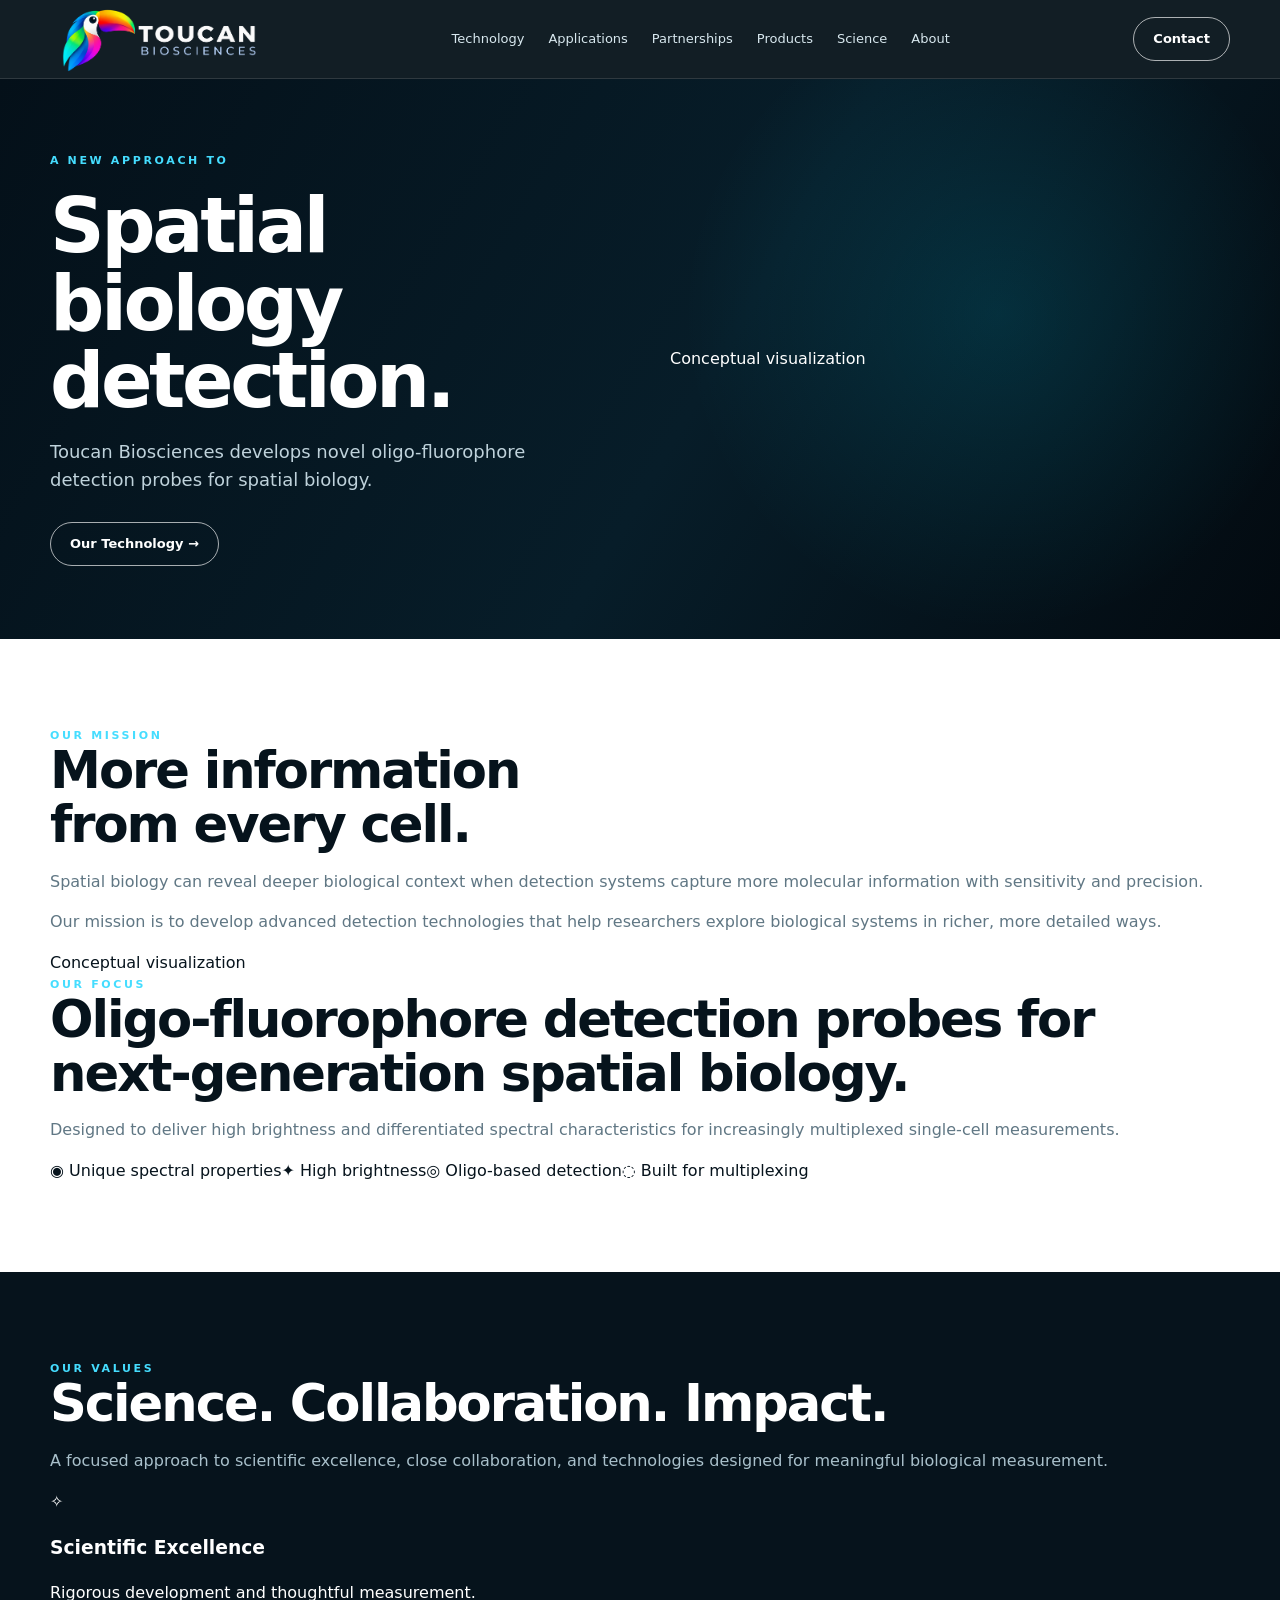
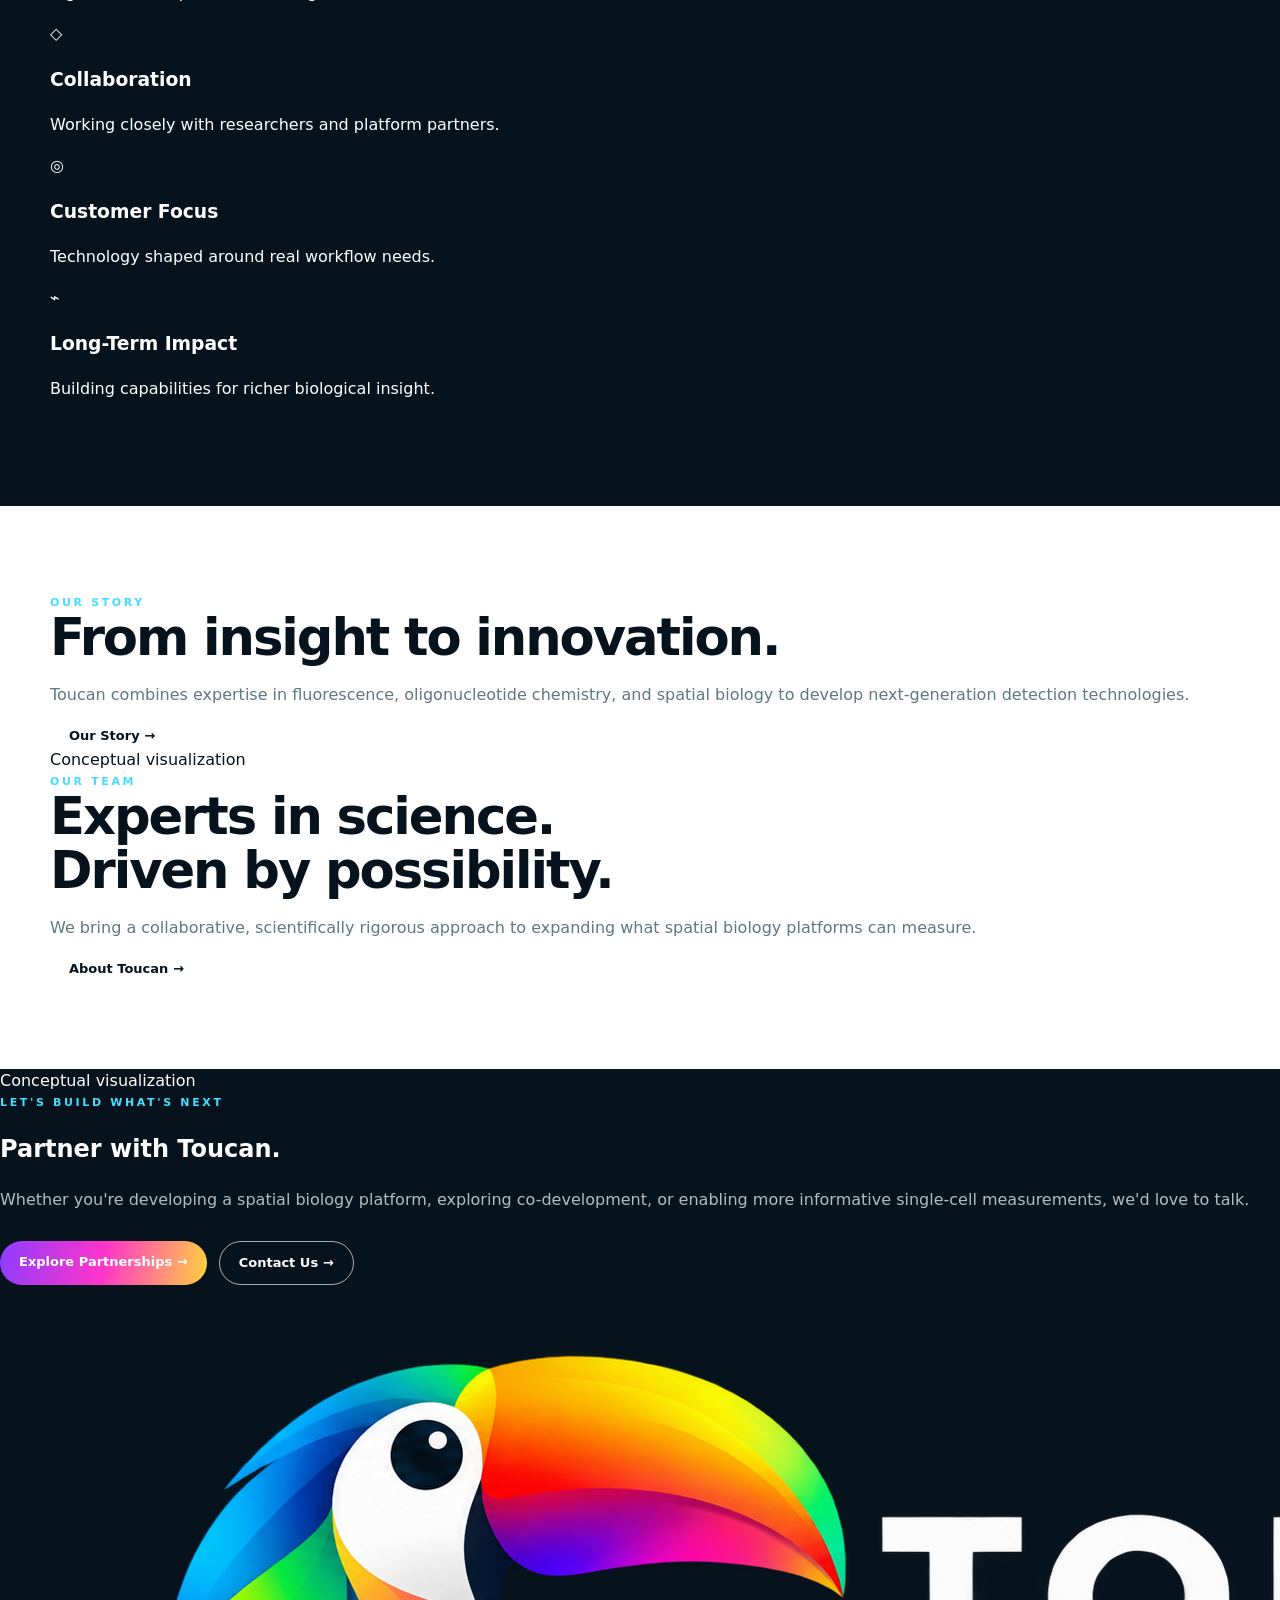
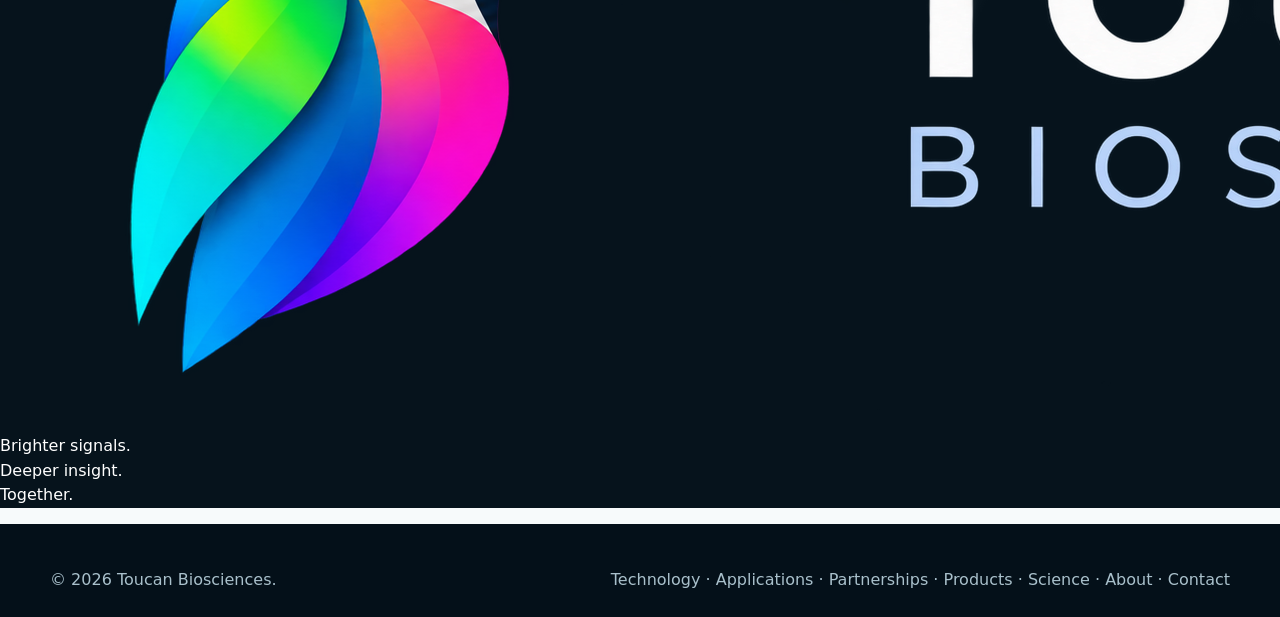
==== commit 1f598949: "Restore visual homepage layout with conceptual science imagery" ====
--- a/index.html
+++ b/index.html
@@ -1,8 +1,8 @@
-<!doctype html><html lang="en"><head><meta charset="utf-8"><meta name="viewport" content="width=device-width,initial-scale=1"><title>Expanding the spectral frontier of spatial biology | Toucan Biosciences</title><meta name="description" content="Toucan Biosciences develops novel oligo-fluorophore detection probes for spatial biology."><link rel="stylesheet" href="assets/style.css"><link rel="icon" href="assets/favicon.svg" type="image/svg+xml"></head><body>
-<header class="nav"><div class="container nav-inner"><a href="index.html"><img class="brand-logo" src="assets/a_clean_high_resolution_logo_branding_graphic_on.png" alt="Toucan Biosciences"></a><nav class="nav-links"><a href="technology.html">Technology</a><a href="applications.html">Applications</a><a href="partnerships.html">Partnerships</a><a href="products.html">Products</a><a href="science.html">Science</a><a href="about.html">About</a></nav><a class="nav-cta" href="contact.html">Partner with Toucan</a><button class="menu">☰</button></div></header>
-<section class="hero"><div class="container hero-inner"><div><div class="eyebrow">TOUCAN BIOSCIENCES</div><h1>Expanding the spectral frontier of spatial biology.</h1><p>Novel detection technologies designed to deliver brighter signals, differentiated spectral capabilities, and new possibilities for single-cell multiomic analysis.</p><div class="buttons"><a class="btn btn-primary" href="partnerships.html">Partner with Toucan →</a><a class="btn btn-ghost" href="technology.html">Explore our technology</a></div></div><div class="spectrum"></div></div></section>
-<section class="section alt"><div class="container"><div class="two"><div><div class="kicker">THE OPPORTUNITY</div><h2>More information from every cell.</h2></div><p class="muted">As spatial biology pushes toward greater multiplexing and single-cell resolution, detection technology becomes increasingly important. Toucan develops novel oligo-fluorophore probes to expand what researchers and platform developers can measure.</p></div><div class="grid g4" style="margin-top:40px"><div class="card"><div class="icon">◌</div><h3>Unique spectral properties</h3><p class="muted">Differentiated fluorophore characteristics designed for expanded spectral space.</p></div><div class="card"><div class="icon">✦</div><h3>High brightness</h3><p class="muted">Designed around strong signal for demanding detection workflows.</p></div><div class="card"><div class="icon">◎</div><h3>Oligo-based detection</h3><p class="muted">A flexible architecture suited to modern spatial workflows.</p></div><div class="card"><div class="icon">≋</div><h3>Built for multiplexing</h3><p class="muted">Designed with increasingly information-rich measurements in mind.</p></div></div></div></section>
-<section class="section dark"><div class="container two"><div><div class="kicker">PARTNERSHIPS</div><h2>Your platform. Our detection technology.</h2><p class="muted">Toucan works with spatial biology companies to integrate novel fluorophores, develop custom probes, and optimize detection for specific platforms and applications.</p><a class="btn btn-primary" href="partnerships.html">Explore partnerships →</a></div><div class="grid g3"><div class="card"><h3>Platform Integration</h3><p class="muted">Bring differentiated detection capabilities into an established workflow.</p></div><div class="card"><h3>Co-Development</h3><p class="muted">Collaborate on new detection capabilities tailored to an application.</p></div><div class="card"><h3>Custom Probes</h3><p class="muted">Boutique design and optimization for specific targets and workflows.</p></div></div></div></section>
-<section class="section"><div class="container center"><div class="kicker">SCIENCE</div><h2>Real data, when the data is ready.</h2><p class="muted max">Toucan is generating the datasets that will define quantitative performance. The Science section will grow into a library of representative images, spectral characterization, multiplexing studies, and technical documentation.</p><div class="placeholder" style="margin-top:30px">VALIDATED DATA WILL APPEAR HERE</div></div></section>
-<section class="section dark"><div class="container center"><div class="kicker">LET'S BUILD WHAT'S NEXT</div><h2>Expand what’s possible.</h2><p class="muted max">Tell us what your platform needs to detect, and let’s explore what we can build together.</p><div class="buttons" style="justify-content:center"><a class="btn btn-primary" href="contact.html">Partner with Toucan →</a></div></div></section>
-<footer class="footer"><div class="container"><div class="footer-inner"><strong style="color:#fff;letter-spacing:.18em">TOUCAN BIOSCIENCES</strong><div><a href="technology.html">Technology</a> · <a href="partnerships.html">Partnerships</a> · <a href="science.html">Science</a> · <a href="contact.html">Contact</a></div></div><div class="notice">© <span data-year></span> Toucan Biosciences. All rights reserved.</div></div></footer><script src="assets/site.js"></script></body></html>+<!doctype html><html lang="en"><head><meta charset="utf-8"><meta name="viewport" content="width=device-width,initial-scale=1"><title>Spatial biology detection | Toucan Biosciences</title><meta name="description" content="Toucan Biosciences develops novel oligo-fluorophore detection probes for spatial biology."><link rel="stylesheet" href="assets/style.css"><link rel="icon" href="assets/favicon.svg" type="image/svg+xml"></head><body>
+<header class="nav"><div class="container nav-inner"><a href="index.html"><img class="brand-logo" src="assets/a_clean_high_resolution_logo_branding_graphic_on.png" alt="Toucan Biosciences"></a><nav class="nav-links"><a href="technology.html">Technology</a><a href="applications.html">Applications</a><a href="partnerships.html">Partnerships</a><a href="products.html">Products</a><a href="science.html">Science</a><a href="about.html">About</a></nav><a class="nav-cta" href="contact.html">Contact</a><button class="menu">☰</button></div></header>
+<section class="hero concept-hero"><div class="container hero-inner"><div><div class="eyebrow">A NEW APPROACH TO</div><h1>Spatial biology detection.</h1><p>Toucan Biosciences develops novel oligo-fluorophore detection probes for spatial biology.</p><div class="buttons"><a class="btn btn-ghost" href="technology.html">Our Technology →</a></div></div><div class="concept-visual spectral-field"><div class="cell c1"></div><div class="cell c2"></div><div class="cell c3"></div><div class="cell c4"></div><div class="spectral-ribbons"></div><span class="concept-label">Conceptual visualization</span></div></div></section>
+<section class="section alt"><div class="container mission-grid"><div><div class="kicker">OUR MISSION</div><h2>More information<br>from every cell.</h2><p class="muted">Spatial biology can reveal deeper biological context when detection systems capture more molecular information with sensitivity and precision.</p><p class="muted">Our mission is to develop advanced detection technologies that help researchers explore biological systems in richer, more detailed ways.</p></div><div class="concept-visual cell-orb"><div class="orb-core"></div><span class="concept-label">Conceptual visualization</span></div><div><div class="kicker">OUR FOCUS</div><h2 class="focus-title">Oligo-fluorophore detection probes for next-generation spatial biology.</h2><p class="muted">Designed to deliver high brightness and differentiated spectral characteristics for increasingly multiplexed single-cell measurements.</p><div class="feature-list"><span>◉ Unique spectral properties</span><span>✦ High brightness</span><span>◎ Oligo-based detection</span><span>◌ Built for multiplexing</span></div></div></div></section>
+<section class="section values dark"><div class="container values-grid"><div><div class="kicker">OUR VALUES</div><h2>Science. Collaboration. Impact.</h2><p class="muted">A focused approach to scientific excellence, close collaboration, and technologies designed for meaningful biological measurement.</p></div><div class="value"><b>✧</b><h3>Scientific Excellence</h3><p>Rigorous development and thoughtful measurement.</p></div><div class="value"><b>◇</b><h3>Collaboration</h3><p>Working closely with researchers and platform partners.</p></div><div class="value"><b>◎</b><h3>Customer Focus</h3><p>Technology shaped around real workflow needs.</p></div><div class="value"><b>⌁</b><h3>Long-Term Impact</h3><p>Building capabilities for richer biological insight.</p></div></div></section>
+<section class="section alt"><div class="container story-grid"><div><div class="kicker">OUR STORY</div><h2>From insight to innovation.</h2><p class="muted">Toucan combines expertise in fluorescence, oligonucleotide chemistry, and spatial biology to develop next-generation detection technologies.</p><a class="btn outline-dark" href="about.html">Our Story →</a></div><div class="concept-visual microscopy-concept"><div class="scope-ring"></div><div class="sample-glow"></div><span class="concept-label">Conceptual visualization</span></div><div><div class="kicker">OUR TEAM</div><h2>Experts in science.<br>Driven by possibility.</h2><p class="muted">We bring a collaborative, scientifically rigorous approach to expanding what spatial biology platforms can measure.</p><a class="btn outline-dark" href="about.html">About Toucan →</a></div></div></section>
+<section class="partner-band dark"><div class="concept-tissue"><i></i><i></i><i></i><i></i><i></i><span class="concept-label">Conceptual visualization</span></div><div class="partner-copy"><div class="kicker">LET'S BUILD WHAT'S NEXT</div><h2>Partner with Toucan.</h2><p class="muted">Whether you're developing a spatial biology platform, exploring co-development, or enabling more informative single-cell measurements, we'd love to talk.</p><div class="buttons"><a class="btn btn-primary" href="partnerships.html">Explore Partnerships →</a><a class="btn btn-ghost" href="contact.html">Contact Us →</a></div></div><div class="partner-brand"><img src="assets/a_clean_high_resolution_logo_branding_graphic_on.png" alt="Toucan Biosciences"><p>Brighter signals.<br>Deeper insight.<br>Together.</p></div></section>
+<footer class="footer"><div class="container"><div class="footer-inner"><span>© <span data-year></span> Toucan Biosciences.</span><div><a href="technology.html">Technology</a> · <a href="applications.html">Applications</a> · <a href="partnerships.html">Partnerships</a> · <a href="products.html">Products</a> · <a href="science.html">Science</a> · <a href="about.html">About</a> · <a href="contact.html">Contact</a></div></div></div></footer><script src="assets/site.js"></script></body></html>
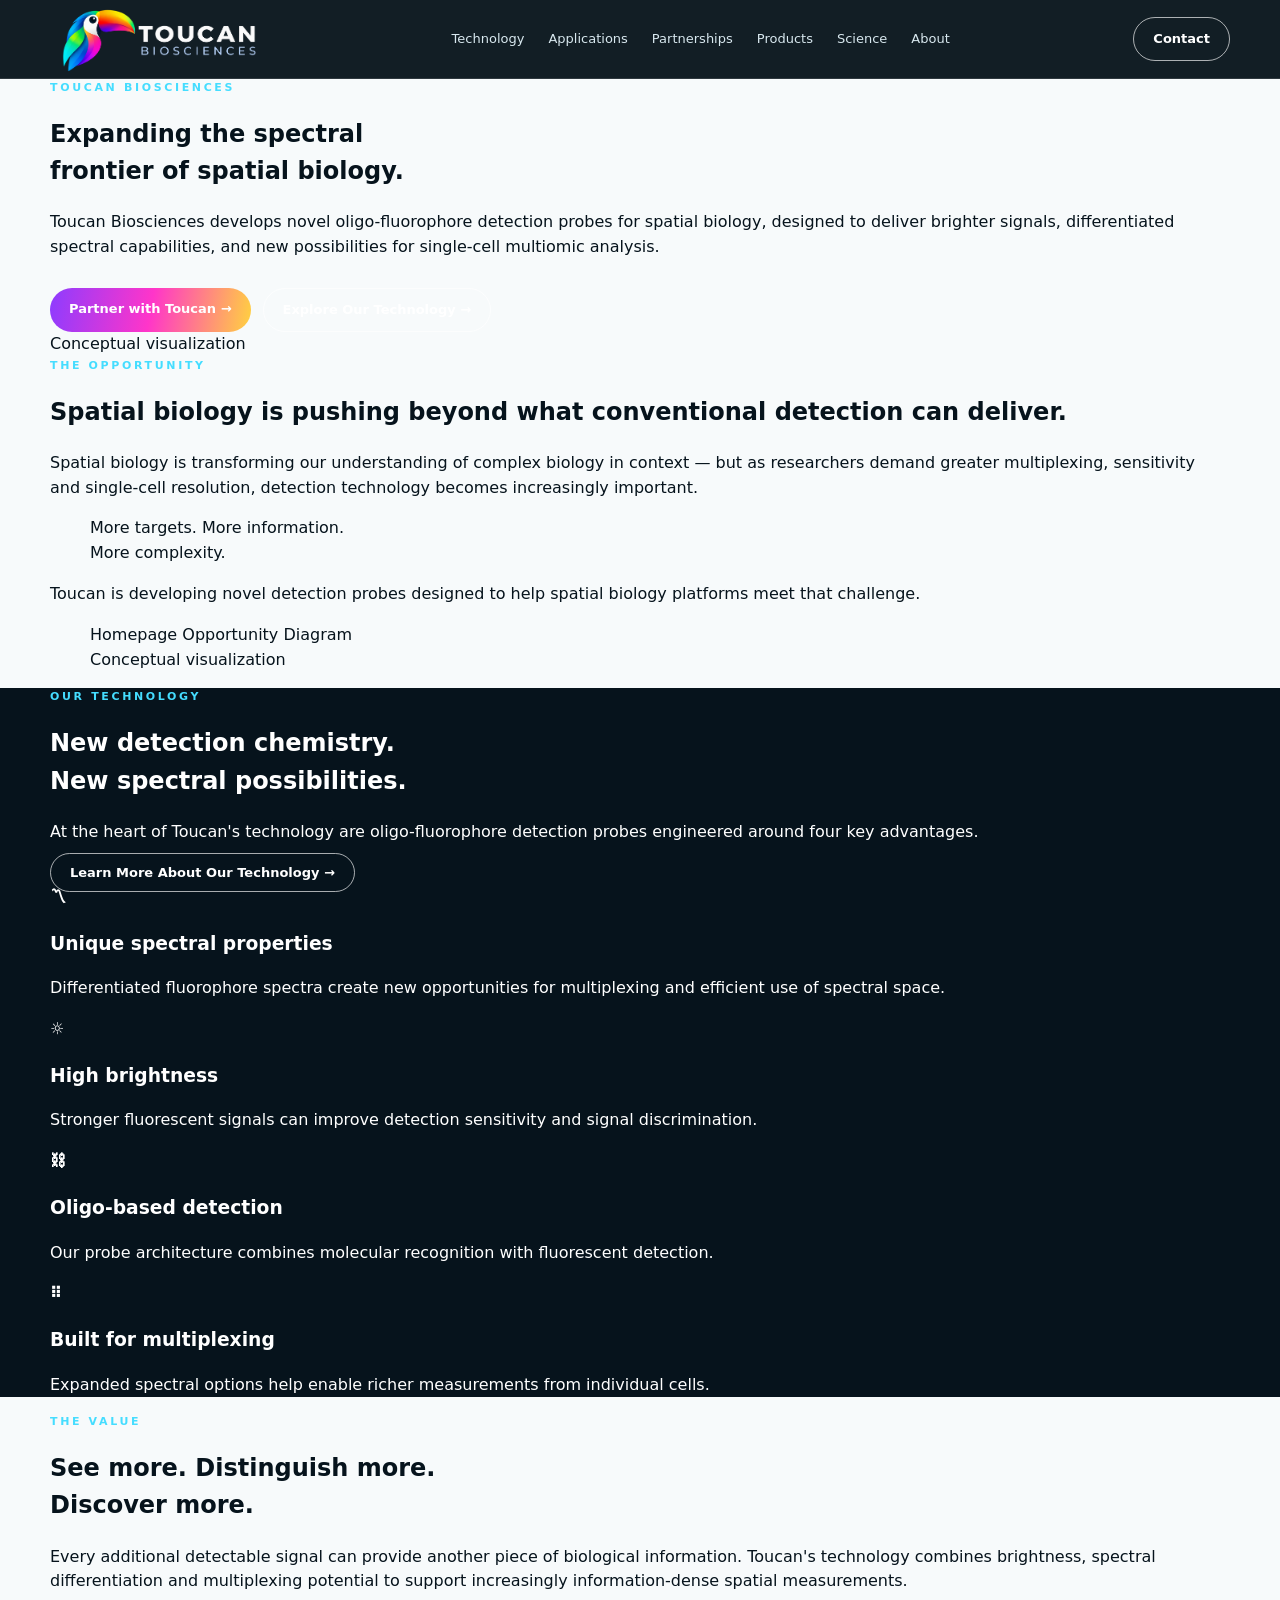
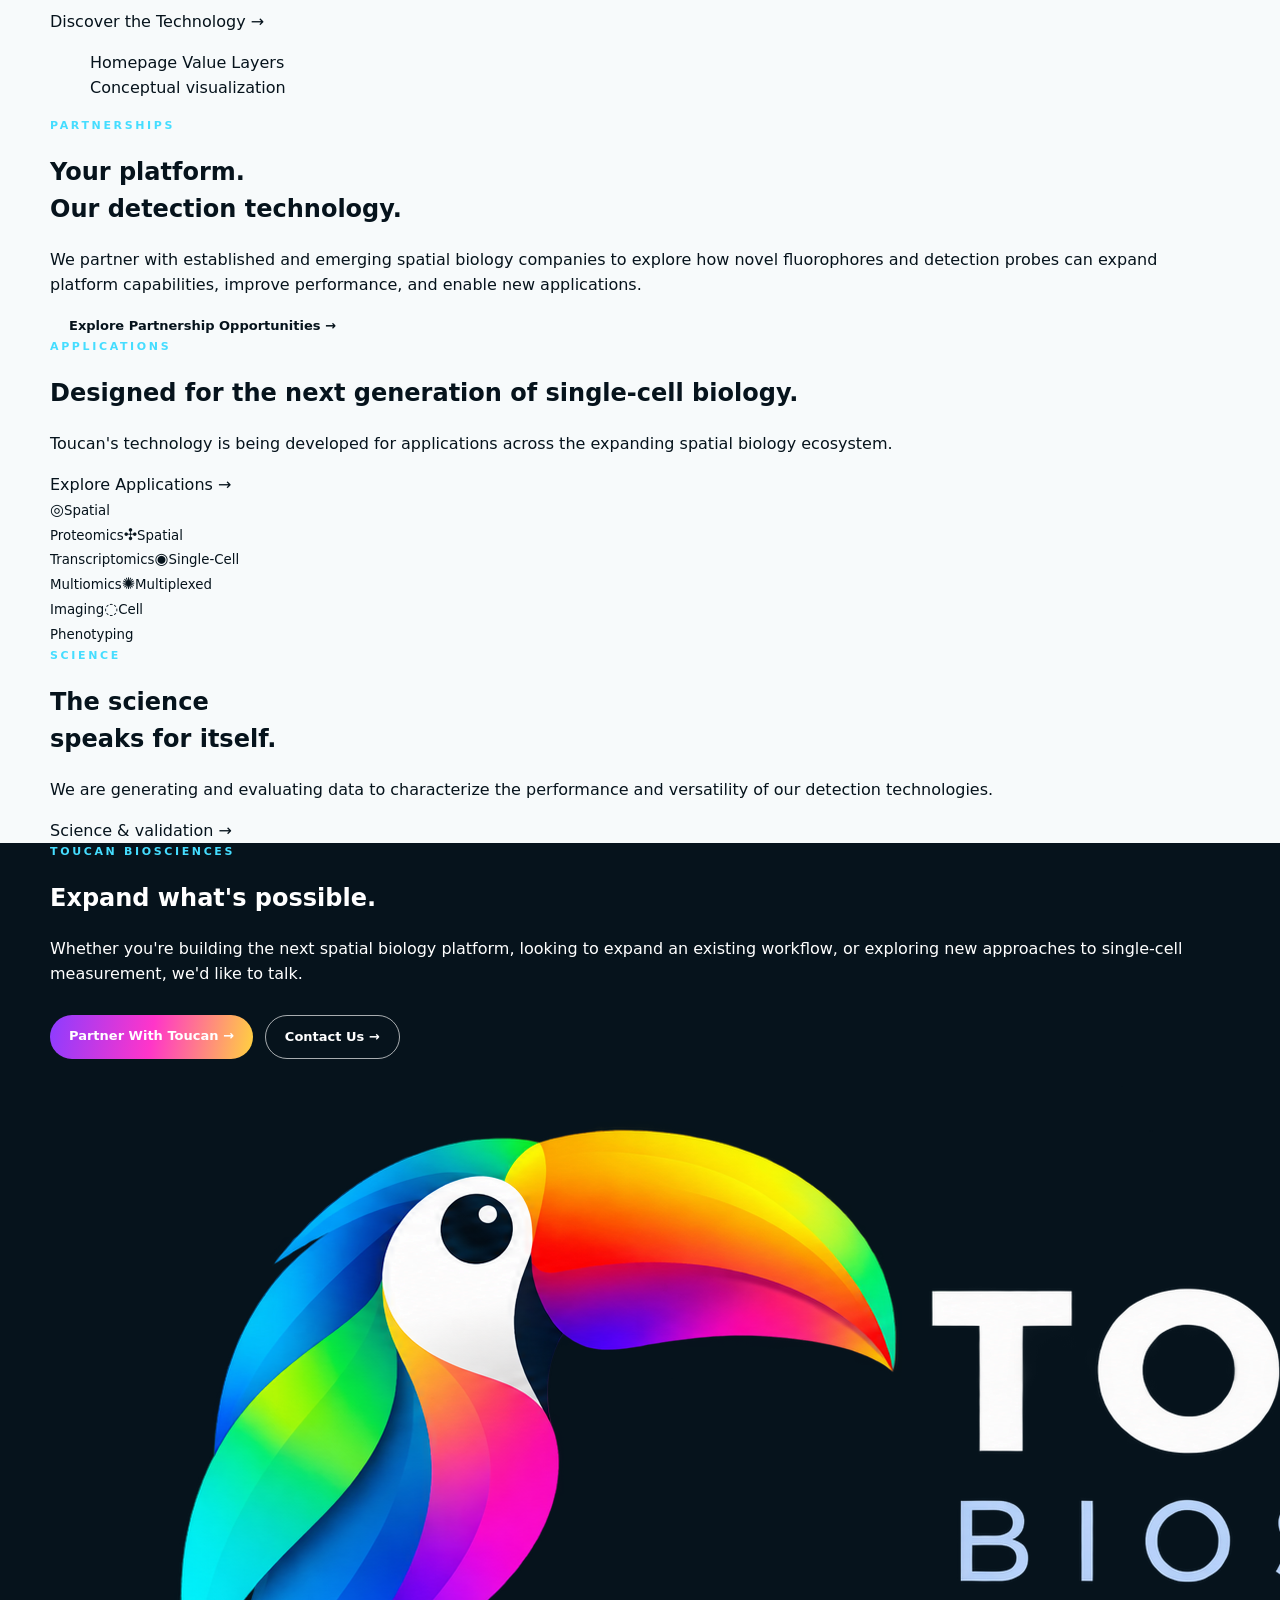
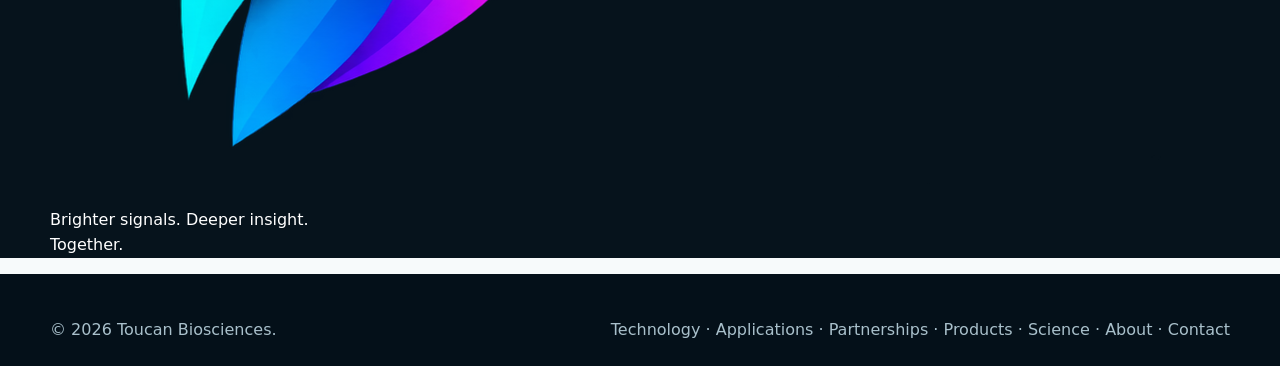
==== commit e4f89cbb: "Rebuild homepage to approved mockup layout" ====
--- a/index.html
+++ b/index.html
@@ -1,8 +1,9 @@
-<!doctype html><html lang="en"><head><meta charset="utf-8"><meta name="viewport" content="width=device-width,initial-scale=1"><title>Spatial biology detection | Toucan Biosciences</title><meta name="description" content="Toucan Biosciences develops novel oligo-fluorophore detection probes for spatial biology."><link rel="stylesheet" href="assets/style.css"><link rel="icon" href="assets/favicon.svg" type="image/svg+xml"></head><body>
-<header class="nav"><div class="container nav-inner"><a href="index.html"><img class="brand-logo" src="assets/a_clean_high_resolution_logo_branding_graphic_on.png" alt="Toucan Biosciences"></a><nav class="nav-links"><a href="technology.html">Technology</a><a href="applications.html">Applications</a><a href="partnerships.html">Partnerships</a><a href="products.html">Products</a><a href="science.html">Science</a><a href="about.html">About</a></nav><a class="nav-cta" href="contact.html">Contact</a><button class="menu">☰</button></div></header>
-<section class="hero concept-hero"><div class="container hero-inner"><div><div class="eyebrow">A NEW APPROACH TO</div><h1>Spatial biology detection.</h1><p>Toucan Biosciences develops novel oligo-fluorophore detection probes for spatial biology.</p><div class="buttons"><a class="btn btn-ghost" href="technology.html">Our Technology →</a></div></div><div class="concept-visual spectral-field"><div class="cell c1"></div><div class="cell c2"></div><div class="cell c3"></div><div class="cell c4"></div><div class="spectral-ribbons"></div><span class="concept-label">Conceptual visualization</span></div></div></section>
-<section class="section alt"><div class="container mission-grid"><div><div class="kicker">OUR MISSION</div><h2>More information<br>from every cell.</h2><p class="muted">Spatial biology can reveal deeper biological context when detection systems capture more molecular information with sensitivity and precision.</p><p class="muted">Our mission is to develop advanced detection technologies that help researchers explore biological systems in richer, more detailed ways.</p></div><div class="concept-visual cell-orb"><div class="orb-core"></div><span class="concept-label">Conceptual visualization</span></div><div><div class="kicker">OUR FOCUS</div><h2 class="focus-title">Oligo-fluorophore detection probes for next-generation spatial biology.</h2><p class="muted">Designed to deliver high brightness and differentiated spectral characteristics for increasingly multiplexed single-cell measurements.</p><div class="feature-list"><span>◉ Unique spectral properties</span><span>✦ High brightness</span><span>◎ Oligo-based detection</span><span>◌ Built for multiplexing</span></div></div></div></section>
-<section class="section values dark"><div class="container values-grid"><div><div class="kicker">OUR VALUES</div><h2>Science. Collaboration. Impact.</h2><p class="muted">A focused approach to scientific excellence, close collaboration, and technologies designed for meaningful biological measurement.</p></div><div class="value"><b>✧</b><h3>Scientific Excellence</h3><p>Rigorous development and thoughtful measurement.</p></div><div class="value"><b>◇</b><h3>Collaboration</h3><p>Working closely with researchers and platform partners.</p></div><div class="value"><b>◎</b><h3>Customer Focus</h3><p>Technology shaped around real workflow needs.</p></div><div class="value"><b>⌁</b><h3>Long-Term Impact</h3><p>Building capabilities for richer biological insight.</p></div></div></section>
-<section class="section alt"><div class="container story-grid"><div><div class="kicker">OUR STORY</div><h2>From insight to innovation.</h2><p class="muted">Toucan combines expertise in fluorescence, oligonucleotide chemistry, and spatial biology to develop next-generation detection technologies.</p><a class="btn outline-dark" href="about.html">Our Story →</a></div><div class="concept-visual microscopy-concept"><div class="scope-ring"></div><div class="sample-glow"></div><span class="concept-label">Conceptual visualization</span></div><div><div class="kicker">OUR TEAM</div><h2>Experts in science.<br>Driven by possibility.</h2><p class="muted">We bring a collaborative, scientifically rigorous approach to expanding what spatial biology platforms can measure.</p><a class="btn outline-dark" href="about.html">About Toucan →</a></div></div></section>
-<section class="partner-band dark"><div class="concept-tissue"><i></i><i></i><i></i><i></i><i></i><span class="concept-label">Conceptual visualization</span></div><div class="partner-copy"><div class="kicker">LET'S BUILD WHAT'S NEXT</div><h2>Partner with Toucan.</h2><p class="muted">Whether you're developing a spatial biology platform, exploring co-development, or enabling more informative single-cell measurements, we'd love to talk.</p><div class="buttons"><a class="btn btn-primary" href="partnerships.html">Explore Partnerships →</a><a class="btn btn-ghost" href="contact.html">Contact Us →</a></div></div><div class="partner-brand"><img src="assets/a_clean_high_resolution_logo_branding_graphic_on.png" alt="Toucan Biosciences"><p>Brighter signals.<br>Deeper insight.<br>Together.</p></div></section>
+<!doctype html><html lang="en"><head><meta charset="utf-8"><meta name="viewport" content="width=device-width,initial-scale=1"><title>Toucan Biosciences | Spatial biology detection</title><meta name="description" content="Novel oligo-fluorophore detection probes for spatial biology."><link rel="stylesheet" href="assets/style.css"><link rel="icon" href="assets/favicon.svg"></head><body>
+<header class="nav"><div class="container nav-inner"><a href="index.html"><img class="brand-logo" src="assets/a_clean_high_resolution_logo_branding_graphic_on.png" alt="Toucan Biosciences"></a><nav class="nav-links"><a href="technology.html">Technology</a><a href="applications.html">Applications</a><a class="active-pill" href="partnerships.html">Partnerships</a><a href="products.html">Products</a><a href="science.html">Science</a><a href="about.html">About</a></nav><a class="nav-cta" href="contact.html">Contact</a><button class="menu">☰</button></div></header>
+<section class="home-hero"><div class="home-hero-art"></div><div class="container home-hero-content"><div class="home-hero-copy"><div class="eyebrow">TOUCAN BIOSCIENCES</div><h1>Expanding the spectral<br>frontier of spatial biology.</h1><p>Toucan Biosciences develops novel oligo-fluorophore detection probes for spatial biology, designed to deliver brighter signals, differentiated spectral capabilities, and new possibilities for single-cell multiomic analysis.</p><div class="buttons"><a class="btn btn-primary" href="partnerships.html">Partner with Toucan →</a><a class="btn btn-ghost" href="technology.html">Explore Our Technology →</a></div></div><span class="home-concept">Conceptual visualization</span></div></section>
+<section class="home-opportunity"><div class="container home-op-grid"><div><div class="kicker">THE OPPORTUNITY</div><h2>Spatial biology is pushing beyond what conventional detection can deliver.</h2><p>Spatial biology is transforming our understanding of complex biology in context — but as researchers demand greater multiplexing, sensitivity and single-cell resolution, detection technology becomes increasingly important.</p><blockquote>More targets. More information.<br>More complexity.</blockquote><p>Toucan is developing novel detection probes designed to help spatial biology platforms meet that challenge.</p></div><figure class="home-op-image placeholder-asset"><div class="asset-note">Homepage Opportunity Diagram</div><figcaption>Conceptual visualization</figcaption></figure></div></section>
+<section class="home-tech dark"><div class="container home-tech-grid"><div><div class="kicker">OUR TECHNOLOGY</div><h2>New detection chemistry.<br>New spectral possibilities.</h2><p>At the heart of Toucan's technology are oligo-fluorophore detection probes engineered around four key advantages.</p><a class="btn btn-ghost" href="technology.html">Learn More About Our Technology →</a></div><div class="home-benefits"><article><b>〽</b><h3>Unique spectral properties</h3><p>Differentiated fluorophore spectra create new opportunities for multiplexing and efficient use of spectral space.</p></article><article><b>☼</b><h3>High brightness</h3><p>Stronger fluorescent signals can improve detection sensitivity and signal discrimination.</p></article><article><b>⛓</b><h3>Oligo-based detection</h3><p>Our probe architecture combines molecular recognition with fluorescent detection.</p></article><article><b>⠿</b><h3>Built for multiplexing</h3><p>Expanded spectral options help enable richer measurements from individual cells.</p></article></div></div></section>
+<section class="home-value"><div class="container home-value-grid"><div><div class="kicker">THE VALUE</div><h2>See more. Distinguish more.<br>Discover more.</h2><p>Every additional detectable signal can provide another piece of biological information. Toucan's technology combines brightness, spectral differentiation and multiplexing potential to support increasingly information-dense spatial measurements.</p><a href="technology.html">Discover the Technology →</a></div><figure class="home-layers placeholder-asset"><div class="asset-note">Homepage Value Layers</div><figcaption>Conceptual visualization</figcaption></figure><div class="home-partner-card"><div class="kicker">PARTNERSHIPS</div><h2>Your platform.<br>Our detection technology.</h2><p>We partner with established and emerging spatial biology companies to explore how novel fluorophores and detection probes can expand platform capabilities, improve performance, and enable new applications.</p><a class="btn dark-btn" href="partnerships.html">Explore Partnership Opportunities →</a></div></div></section>
+<section class="home-apps"><div class="container home-apps-grid"><div><div class="kicker">APPLICATIONS</div><h2>Designed for the next generation of single-cell biology.</h2><p>Toucan's technology is being developed for applications across the expanding spatial biology ecosystem.</p><a href="applications.html">Explore Applications →</a></div><div class="app-icons"><span>◎<small>Spatial<br>Proteomics</small></span><span>✣<small>Spatial<br>Transcriptomics</small></span><span>◉<small>Single-Cell<br>Multiomics</small></span><span>✺<small>Multiplexed<br>Imaging</small></span><span>◌<small>Cell<br>Phenotyping</small></span></div><div><div class="kicker">SCIENCE</div><h2>The science<br>speaks for itself.</h2><p>We are generating and evaluating data to characterize the performance and versatility of our detection technologies.</p><a href="science.html">Science & validation →</a></div></div></section>
+<section class="home-final dark"><div class="home-final-art"></div><div class="container home-final-content"><div><div class="kicker">TOUCAN BIOSCIENCES</div><h2>Expand what's possible.</h2><p>Whether you're building the next spatial biology platform, looking to expand an existing workflow, or exploring new approaches to single-cell measurement, we'd like to talk.</p><div class="buttons"><a class="btn btn-primary" href="partnerships.html">Partner With Toucan →</a><a class="btn btn-ghost" href="contact.html">Contact Us →</a></div></div><div class="home-final-brand"><img src="assets/a_clean_high_resolution_logo_branding_graphic_on.png" alt="Toucan Biosciences"><p>Brighter signals. Deeper insight.<br>Together.</p></div></div></section>
 <footer class="footer"><div class="container"><div class="footer-inner"><span>© <span data-year></span> Toucan Biosciences.</span><div><a href="technology.html">Technology</a> · <a href="applications.html">Applications</a> · <a href="partnerships.html">Partnerships</a> · <a href="products.html">Products</a> · <a href="science.html">Science</a> · <a href="about.html">About</a> · <a href="contact.html">Contact</a></div></div></div></footer><script src="assets/site.js"></script></body></html>
--- a/assets/style.css
+++ b/assets/style.css
@@ -1 +1,23 @@
-:root{--ink:#06131c;--ink2:#0a202c;--paper:#f7fafb;--white:#fff;--muted:#607784;--line:#d8e4e9;--cyan:#00d9ff;--violet:#8d3cff;--magenta:#ff35c9;--yellow:#ffd23f;--green:#47e38d;--max:1180px}*{box-sizing:border-box}html{scroll-behavior:smooth}body{margin:0;font-family:Inter,ui-sans-serif,system-ui,-apple-system,BlinkMacSystemFont,"Segoe UI",sans-serif;color:var(--ink);background:var(--paper);line-height:1.55}a{text-decoration:none;color:inherit}.container{width:min(var(--max),calc(100% - 48px));margin:auto}.nav{position:sticky;top:0;z-index:20;background:rgba(4,16,24,.94);backdrop-filter:blur(16px);border-bottom:1px solid rgba(255,255,255,.12)}.nav-inner{height:78px;display:flex;align-items:center;justify-content:space-between;gap:24px}.brand-logo{width:218px;height:auto;display:block}.nav-links{display:flex;gap:24px;color:#d8e8ef;font-size:13px}.nav-links a:hover,.nav-links .active{color:#fff}.nav-cta,.btn{border-radius:999px;padding:11px 19px;font-weight:700;font-size:13px}.nav-cta{border:1px solid rgba(255,255,255,.65);color:#fff}.menu{display:none;background:none;border:0;color:#fff;font-size:24px}.hero{background:radial-gradient(circle at 78% 42%,rgba(0,217,255,.13),transparent 30%),linear-gradient(120deg,#041019,#071d29 55%,#030a10);color:#fff}.hero-inner{min-height:560px;display:grid;grid-template-columns:1fr 1fr;align-items:center;gap:60px}.eyebrow,.kicker{font-size:11px;text-transform:uppercase;letter-spacing:.24em;font-weight:800;color:#45ddff}.hero h1{font-size:clamp(44px,6vw,76px);line-height:1.02;letter-spacing:-.045em;margin:18px 0}.hero p{font-size:18px;color:#bfd2db;max-width:680px}.buttons{display:flex;gap:12px;flex-wrap:wrap;margin-top:28px}.btn-primary{background:linear-gradient(100deg,var(--violet),var(--magenta),var(--yellow));color:#fff}.btn-ghost{border:1px solid rgba(255,255,255,.65);color:#fff}.spectrum{min-height:390px;border-radius:28px;border:1px solid rgba(255,255,255,.12);background:radial-gradient(circle at 50% 50%,rgba(255,53,201,.18),transparent 22%),radial-gradient(circle at 40% 60%,rgba(0,217,255,.22),transparent 32%),#06131c;position:relative;overflow:hidden}.spectrum:after{content:"";position:absolute;left:8%;right:8%;bottom:18%;height:3px;background:linear-gradient(90deg,var(--violet),var(--magenta),var(--cyan),var(--green),var(--yellow));box-shadow:0 0 20px var(--cyan)}.section{padding:88px 0}.dark{background:var(--ink);color:#fff}.alt{background:#fff}.two{display:grid;grid-template-columns:1fr 1fr;gap:70px;align-items:center}.grid{display:grid;gap:18px}.g3{grid-template-columns:repeat(3,1fr)}.g4{grid-template-columns:repeat(4,1fr)}.card{background:#fff;border:1px solid var(--line);border-radius:18px;padding:27px}.dark .card{background:#0a202c;border-color:rgba(255,255,255,.14)}.card h3{margin:0 0 8px;font-size:19px}.muted{color:var(--muted)}.dark .muted{color:#a9c0cb}.icon{width:46px;height:46px;border-radius:14px;background:linear-gradient(135deg,rgba(0,217,255,.12),rgba(141,60,255,.14));display:grid;place-items:center;font-size:21px;margin-bottom:17px}.section h2{font-size:clamp(34px,4vw,52px);line-height:1.05;letter-spacing:-.04em;margin:0 0 18px}.placeholder,.coming{border:1px dashed #8ea6b1;border-radius:16px;padding:30px;text-align:center;color:#6a808b;background:linear-gradient(135deg,rgba(0,217,255,.04),rgba(141,60,255,.05))}.dark .placeholder,.dark .coming{border-color:rgba(255,255,255,.2);color:#a9c0cb;background:#0a202c}.spectrum-bar{height:80px;border-radius:12px;background:linear-gradient(90deg,#7d2cff,#b53cff,#00cfff,#30e67b,#f4e13c,#ff8a00,#ff315e)}.process .step{display:grid;grid-template-columns:42px 1fr;gap:16px;margin:25px 0}.stepnum{width:38px;height:38px;border-radius:50%;display:grid;place-items:center;background:linear-gradient(135deg,var(--violet),var(--cyan));color:#fff;font-weight:800}.footer{background:#041019;color:#a9c0cb;padding:44px 0 24px}.footer-inner{display:flex;justify-content:space-between;gap:30px;flex-wrap:wrap}.notice{font-size:12px;color:#6f858f;margin-top:25px}.center{text-align:center}.max{max-width:760px;margin-left:auto;margin-right:auto}.tag{display:inline-block;border:1px solid var(--line);border-radius:999px;padding:6px 11px;font-size:11px;margin:4px;color:#44606e}@media(max-width:900px){.nav-links{display:none}.menu{display:block}.nav-cta{display:none}.hero-inner,.two{grid-template-columns:1fr;gap:35px}.hero-inner{padding:75px 0}.g3,.g4{grid-template-columns:repeat(2,1fr)}}@media(max-width:560px){.container{width:calc(100% - 30px)}.section{padding:64px 0}.g3,.g4{grid-template-columns:1fr}.brand-logo{width:184px}}+:root{--ink:#06131c;--ink2:#0a202c;--paper:#f7fafb;--white:#fff;--muted:#607784;--line:#d8e4e9;--cyan:#00d9ff;--violet:#8d3cff;--magenta:#ff35c9;--yellow:#ffd23f;--green:#47e38d;--max:1180px}*{box-sizing:border-box}html{scroll-behavior:smooth}body{margin:0;font-family:Inter,ui-sans-serif,system-ui,-apple-system,BlinkMacSystemFont,"Segoe UI",sans-serif;color:var(--ink);background:var(--paper);line-height:1.55}a{text-decoration:none;color:inherit}.container{width:min(var(--max),calc(100% - 48px));margin:auto}.nav{position:sticky;top:0;z-index:20;background:rgba(4,16,24,.94);backdrop-filter:blur(16px);border-bottom:1px solid rgba(255,255,255,.12)}.nav-inner{height:78px;display:flex;align-items:center;justify-content:space-between;gap:24px}.brand-logo{width:218px;height:auto;display:block}.nav-links{display:flex;gap:24px;color:#d8e8ef;font-size:13px}.nav-links a:hover,.nav-links .active{color:#fff}.nav-cta,.btn{border-radius:999px;padding:11px 19px;font-weight:700;font-size:13px}.nav-cta{border:1px solid rgba(255,255,255,.65);color:#fff}.menu{display:none;background:none;border:0;color:#fff;font-size:24px}.hero{background:radial-gradient(circle at 78% 42%,rgba(0,217,255,.13),transparent 30%),linear-gradient(120deg,#041019,#071d29 55%,#030a10);color:#fff}.hero-inner{min-height:560px;display:grid;grid-template-columns:1fr 1fr;align-items:center;gap:60px}.eyebrow,.kicker{font-size:11px;text-transform:uppercase;letter-spacing:.24em;font-weight:800;color:#45ddff}.hero h1{font-size:clamp(44px,6vw,76px);line-height:1.02;letter-spacing:-.045em;margin:18px 0}.hero p{font-size:18px;color:#bfd2db;max-width:680px}.buttons{display:flex;gap:12px;flex-wrap:wrap;margin-top:28px}.btn-primary{background:linear-gradient(100deg,var(--violet),var(--magenta),var(--yellow));color:#fff}.btn-ghost{border:1px solid rgba(255,255,255,.65);color:#fff}.spectrum{min-height:390px;border-radius:28px;border:1px solid rgba(255,255,255,.12);background:radial-gradient(circle at 50% 50%,rgba(255,53,201,.18),transparent 22%),radial-gradient(circle at 40% 60%,rgba(0,217,255,.22),transparent 32%),#06131c;position:relative;overflow:hidden}.spectrum:after{content:"";position:absolute;left:8%;right:8%;bottom:18%;height:3px;background:linear-gradient(90deg,var(--violet),var(--magenta),var(--cyan),var(--green),var(--yellow));box-shadow:0 0 20px var(--cyan)}.section{padding:88px 0}.dark{background:var(--ink);color:#fff}.alt{background:#fff}.two{display:grid;grid-template-columns:1fr 1fr;gap:70px;align-items:center}.grid{display:grid;gap:18px}.g3{grid-template-columns:repeat(3,1fr)}.g4{grid-template-columns:repeat(4,1fr)}.card{background:#fff;border:1px solid var(--line);border-radius:18px;padding:27px}.dark .card{background:#0a202c;border-color:rgba(255,255,255,.14)}.card h3{margin:0 0 8px;font-size:19px}.muted{color:var(--muted)}.dark .muted{color:#a9c0cb}.icon{width:46px;height:46px;border-radius:14px;background:linear-gradient(135deg,rgba(0,217,255,.12),rgba(141,60,255,.14));display:grid;place-items:center;font-size:21px;margin-bottom:17px}.section h2{font-size:clamp(34px,4vw,52px);line-height:1.05;letter-spacing:-.04em;margin:0 0 18px}.placeholder,.coming{border:1px dashed #8ea6b1;border-radius:16px;padding:30px;text-align:center;color:#6a808b;background:linear-gradient(135deg,rgba(0,217,255,.04),rgba(141,60,255,.05))}.dark .placeholder,.dark .coming{border-color:rgba(255,255,255,.2);color:#a9c0cb;background:#0a202c}.spectrum-bar{height:80px;border-radius:12px;background:linear-gradient(90deg,#7d2cff,#b53cff,#00cfff,#30e67b,#f4e13c,#ff8a00,#ff315e)}.process .step{display:grid;grid-template-columns:42px 1fr;gap:16px;margin:25px 0}.stepnum{width:38px;height:38px;border-radius:50%;display:grid;place-items:center;background:linear-gradient(135deg,var(--violet),var(--cyan));color:#fff;font-weight:800}.footer{background:#041019;color:#a9c0cb;padding:44px 0 24px}.footer-inner{display:flex;justify-content:space-between;gap:30px;flex-wrap:wrap}.notice{font-size:12px;color:#6f858f;margin-top:25px}.center{text-align:center}.max{max-width:760px;margin-left:auto;margin-right:auto}.tag{display:inline-block;border:1px solid var(--line);border-radius:999px;padding:6px 11px;font-size:11px;margin:4px;color:#44606e}@media(max-width:900px){.nav-links{display:none}.menu{display:block}.nav-cta{display:none}.hero-inner,.two{grid-template-columns:1fr;gap:35px}.hero-inner{padding:75px 0}.g3,.g4{grid-template-columns:repeat(2,1fr)}}@media(max-width:560px){.container{width:calc(100% - 30px)}.section{padding:64px 0}.g3,.g4{grid-template-columns:1fr}.brand-logo{width:184px}}
+/* About page visual concept */
+.about-visual-hero .hero-inner{min-height:500px}.about-visual-hero h1{font-size:clamp(42px,5vw,66px)}.about-bird-concept{height:390px;position:relative;overflow:hidden}.bird-head{position:absolute;width:260px;height:300px;left:5%;bottom:-45px;border-radius:48% 52% 38% 42%;background:radial-gradient(circle at 57% 25%,#07111d 0 3%,#fff 3.5% 7%,transparent 7.5%),radial-gradient(circle at 52% 33%,#ffd23f 0 22%,#f5a623 23% 38%,#071827 39% 70%);filter:drop-shadow(0 0 25px rgba(0,217,255,.18))}.bird-beak{position:absolute;width:340px;height:115px;left:35%;top:92px;border-radius:18% 80% 55% 30%/45% 55% 45% 55%;background:linear-gradient(100deg,#ffd23f,#ff8a00 25%,#ff315e 48%,#00d9ff 72%,#8d3cff);transform:skewX(-8deg);box-shadow:0 0 22px rgba(255,53,201,.35)}.spectral-streams{position:absolute;width:58%;height:44%;right:-8%;top:23%;border-radius:50%;border-top:3px solid #8d3cff;border-bottom:3px solid #ff315e;transform:rotate(-5deg);filter:drop-shadow(0 0 7px #00d9ff);box-shadow:0 -19px 0 -16px #00d9ff,0 19px 0 -16px #47e38d,0 37px 0 -34px #ffd23f}.concept-note{position:absolute;right:10px;bottom:12px;font-size:9px;text-transform:uppercase;letter-spacing:.1em;color:#79929e}.about-mission{display:grid;grid-template-columns:1fr .9fr 1fr;gap:44px;align-items:center}.about-mission h2{font-size:42px}.about-small-heading{font-size:28px!important}.about-cell-concept{height:300px;position:relative}.about-orb{position:absolute;width:215px;height:215px;left:50%;top:48%;transform:translate(-50%,-50%);border-radius:50%;background:radial-gradient(circle at 35% 32%,#00d9ff 0 5%,transparent 6%),radial-gradient(circle at 60% 30%,#ff35c9 0 5%,transparent 6%),radial-gradient(circle at 42% 62%,#ffd23f 0 4%,transparent 5%),radial-gradient(circle at 67% 65%,#47e38d 0 5%,transparent 6%),repeating-radial-gradient(circle at 48% 48%,#182c6d 0 10px,#6a28d9 11px 13px,#0b1837 14px 22px);box-shadow:0 0 35px rgba(0,217,255,.35),inset 0 0 30px #ff35c9}.about-cell-concept span,.about-lab-concept span,.about-tissue span{position:absolute;bottom:5px;left:50%;transform:translateX(-50%);font-size:9px;white-space:nowrap;text-transform:uppercase;letter-spacing:.08em;color:#687f8b}.about-features{display:grid;gap:8px;color:#173b54}.about-features span:nth-child(1){color:#db27c5}.about-features span:nth-child(2){color:#713cff}.about-features span:nth-child(3){color:#00aeca}.about-features span:nth-child(4){color:#70a900}.about-values{padding:55px 0}.about-values-grid{display:grid;grid-template-columns:1.65fr repeat(4,1fr)}.about-values-grid h2{font-size:34px;margin:4px 0 12px}.about-value{padding:0 20px;border-left:1px solid rgba(0,217,255,.28)}.about-value b{font-size:32px;color:#00d9ff}.about-value:nth-child(3) b{color:#8d3cff}.about-value:nth-child(4) b{color:#47e38d}.about-value:nth-child(5) b{color:#ffd23f}.about-value h3{font-size:15px;margin:8px 0}.about-value p{font-size:12px;color:#a9c0cb}.about-story{display:grid;grid-template-columns:1fr 1.15fr 1fr;gap:42px;align-items:center}.about-story h2{font-size:31px}.about-lab-concept{height:280px;position:relative;border-radius:7px;background:linear-gradient(135deg,#dceff5,#9bbdca);overflow:hidden}.lens{position:absolute;width:170px;height:170px;border-radius:50%;right:10%;top:25px;border:25px solid #e5edef;box-shadow:0 0 0 11px #657a83,0 18px 28px rgba(0,0,0,.25)}.sample{position:absolute;width:78px;height:78px;border-radius:50%;right:24%;bottom:32px;background:radial-gradient(circle,#ff35c9,#00d9ff 45%,transparent 70%);filter:blur(3px)}.about-partner{display:grid;grid-template-columns:1.1fr 1.45fr .8fr;min-height:250px}.about-tissue{position:relative;overflow:hidden;background:radial-gradient(circle at 22% 30%,#ff35c9 0 3%,transparent 4%),radial-gradient(circle at 58% 62%,#00d9ff 0 3%,transparent 4%),radial-gradient(circle at 76% 25%,#ffd23f 0 2%,transparent 3%),repeating-radial-gradient(circle at 30% 45%,#071725 0 12px,#6d1fd0 13px 15px,#071725 16px 27px)}.about-tissue span{color:rgba(255,255,255,.62)}.about-partner-copy{padding:42px}.about-partner-copy h2{font-size:36px;margin:3px 0}.about-brand{padding:40px;border-left:1px solid rgba(0,217,255,.28);display:flex;flex-direction:column;justify-content:center}.about-brand img{width:210px;max-width:100%}.about-brand p{color:#d9e8ed}@media(max-width:900px){.about-mission,.about-story{grid-template-columns:1fr}.about-values-grid{grid-template-columns:1fr 1fr}.about-values-grid>div:first-child{grid-column:1/-1;margin-bottom:25px}.about-partner{grid-template-columns:1fr}.about-tissue{min-height:230px}.about-brand{border-left:0;border-top:1px solid rgba(0,217,255,.28)}.about-bird-concept{height:330px}}@media(max-width:560px){.about-values-grid{grid-template-columns:1fr}.about-values-grid>div:first-child{grid-column:auto}.about-value{border-left:0;border-top:1px solid rgba(0,217,255,.22);padding:20px 0}.bird-beak{width:260px;left:27%}.bird-head{width:220px}}
+
+/* Production artwork: About hero */
+.about-hero-image{height:390px;position:relative;overflow:hidden;border-radius:10px;background:#03111b}.about-hero-image img{width:100%;height:100%;display:block;object-fit:cover;object-position:center}.about-hero-image .concept-note{right:12px;left:auto;bottom:10px;padding:5px 8px;border-radius:4px;background:rgba(2,14,22,.58);color:rgba(255,255,255,.78)}@media(max-width:900px){.about-hero-image{height:330px}}@media(max-width:560px){.about-hero-image{height:260px}.about-hero-image img{object-position:42% center}}
+
+/* Full-bleed About hero artwork */
+.about-visual-hero{position:relative;min-height:500px;overflow:hidden;background:#03131d}.about-hero-art{position:absolute;inset:0;background-image:linear-gradient(90deg,#03131d 0%,#03131d 27%,rgba(3,19,29,.92) 36%,rgba(3,19,29,.38) 55%,rgba(3,19,29,.04) 72%),url("Rainbow%20Toucan%20and%20Neon%20Light%20Trails.png");background-size:cover;background-position:center center;background-repeat:no-repeat}.about-hero-content{position:relative;z-index:2;min-height:500px;display:flex;align-items:center}.about-hero-copy{width:min(540px,48%)}.about-hero-copy h1{font-size:clamp(42px,5vw,66px);margin:10px 0 18px}.about-hero-copy p{max-width:520px}.about-hero-label{position:absolute;right:18px;bottom:14px;padding:5px 8px;border-radius:4px;background:rgba(2,14,22,.48);font-size:9px;letter-spacing:.1em;text-transform:uppercase;color:rgba(255,255,255,.72)}@media(max-width:900px){.about-visual-hero,.about-hero-content{min-height:520px}.about-hero-art{background-image:linear-gradient(90deg,#03131d 0%,rgba(3,19,29,.92) 40%,rgba(3,19,29,.34) 78%),url("Rainbow%20Toucan%20and%20Neon%20Light%20Trails.png");background-position:58% center}.about-hero-copy{width:58%}}@media(max-width:650px){.about-visual-hero,.about-hero-content{min-height:600px}.about-hero-art{background-image:linear-gradient(180deg,rgba(3,19,29,.25) 0%,rgba(3,19,29,.72) 42%,#03131d 72%),url("Rainbow%20Toucan%20and%20Neon%20Light%20Trails.png");background-size:auto 58%;background-position:58% top;background-repeat:no-repeat}.about-hero-content{align-items:flex-end;padding-bottom:55px}.about-hero-copy{width:100%}.about-hero-label{top:12px;right:12px;bottom:auto}}
+
+/* Show more of the panoramic About hero artwork */
+@media(min-width:901px){.about-hero-art{background-size:auto 100%;background-position:center center;background-color:#03131d}}
+
+/* Match approved About mockup hero proportions */
+@media(min-width:901px){.about-visual-hero,.about-hero-content{min-height:405px}.about-hero-art{background-size:auto 405px;background-position:62% center}.about-hero-copy{width:41%;max-width:500px}.about-hero-copy h1{font-size:58px;line-height:.96;letter-spacing:-.035em;margin:10px 0 18px}.about-hero-copy p{font-size:16px;line-height:1.45;max-width:455px}.about-hero-label{right:28px;bottom:14px}}
+@media(min-width:1400px){.about-visual-hero,.about-hero-content{min-height:430px}.about-hero-art{background-size:auto 430px;background-position:64% center}}
+
+/* Extend approved About hero artwork fully to viewport right edge */
+@media(min-width:901px){.about-hero-art{background-size:auto 405px;background-position:right center;background-repeat:no-repeat}.about-hero-art:after{content:"";position:absolute;inset:0;background:linear-gradient(90deg,#03131d 0%,#03131d 18%,rgba(3,19,29,.88) 28%,rgba(3,19,29,.35) 43%,rgba(3,19,29,0) 58%);pointer-events:none}}
+@media(min-width:1400px){.about-hero-art{background-size:auto 430px;background-position:right center}}
+
+/* Production imagery for remaining About sections */
+.about-cell-image,.about-lab-image,.about-tissue-image{position:relative;margin:0;overflow:hidden}.about-cell-image{height:300px}.about-cell-image img{width:100%;height:100%;display:block;object-fit:cover;object-position:center}.about-cell-image figcaption,.about-lab-image figcaption,.about-tissue-image figcaption{position:absolute;left:12px;bottom:8px;padding:4px 7px;border-radius:3px;background:rgba(2,14,22,.55);font-size:9px;letter-spacing:.08em;text-transform:uppercase;color:rgba(255,255,255,.78)}.about-lab-image{height:280px;border-radius:7px}.about-lab-image img{width:100%;height:200%;display:block;object-fit:cover;object-position:center top}.about-tissue-image{min-height:250px;background:#02060b}.about-tissue-image img{position:absolute;left:0;bottom:0;width:100%;height:200%;display:block;object-fit:cover;object-position:center bottom}.about-tissue-image figcaption{z-index:2}@media(max-width:900px){.about-cell-image{height:280px}.about-lab-image{height:280px}.about-tissue-image{min-height:230px}}@media(max-width:560px){.about-cell-image{height:250px}.about-lab-image{height:240px}.about-tissue-image{min-height:220px}}
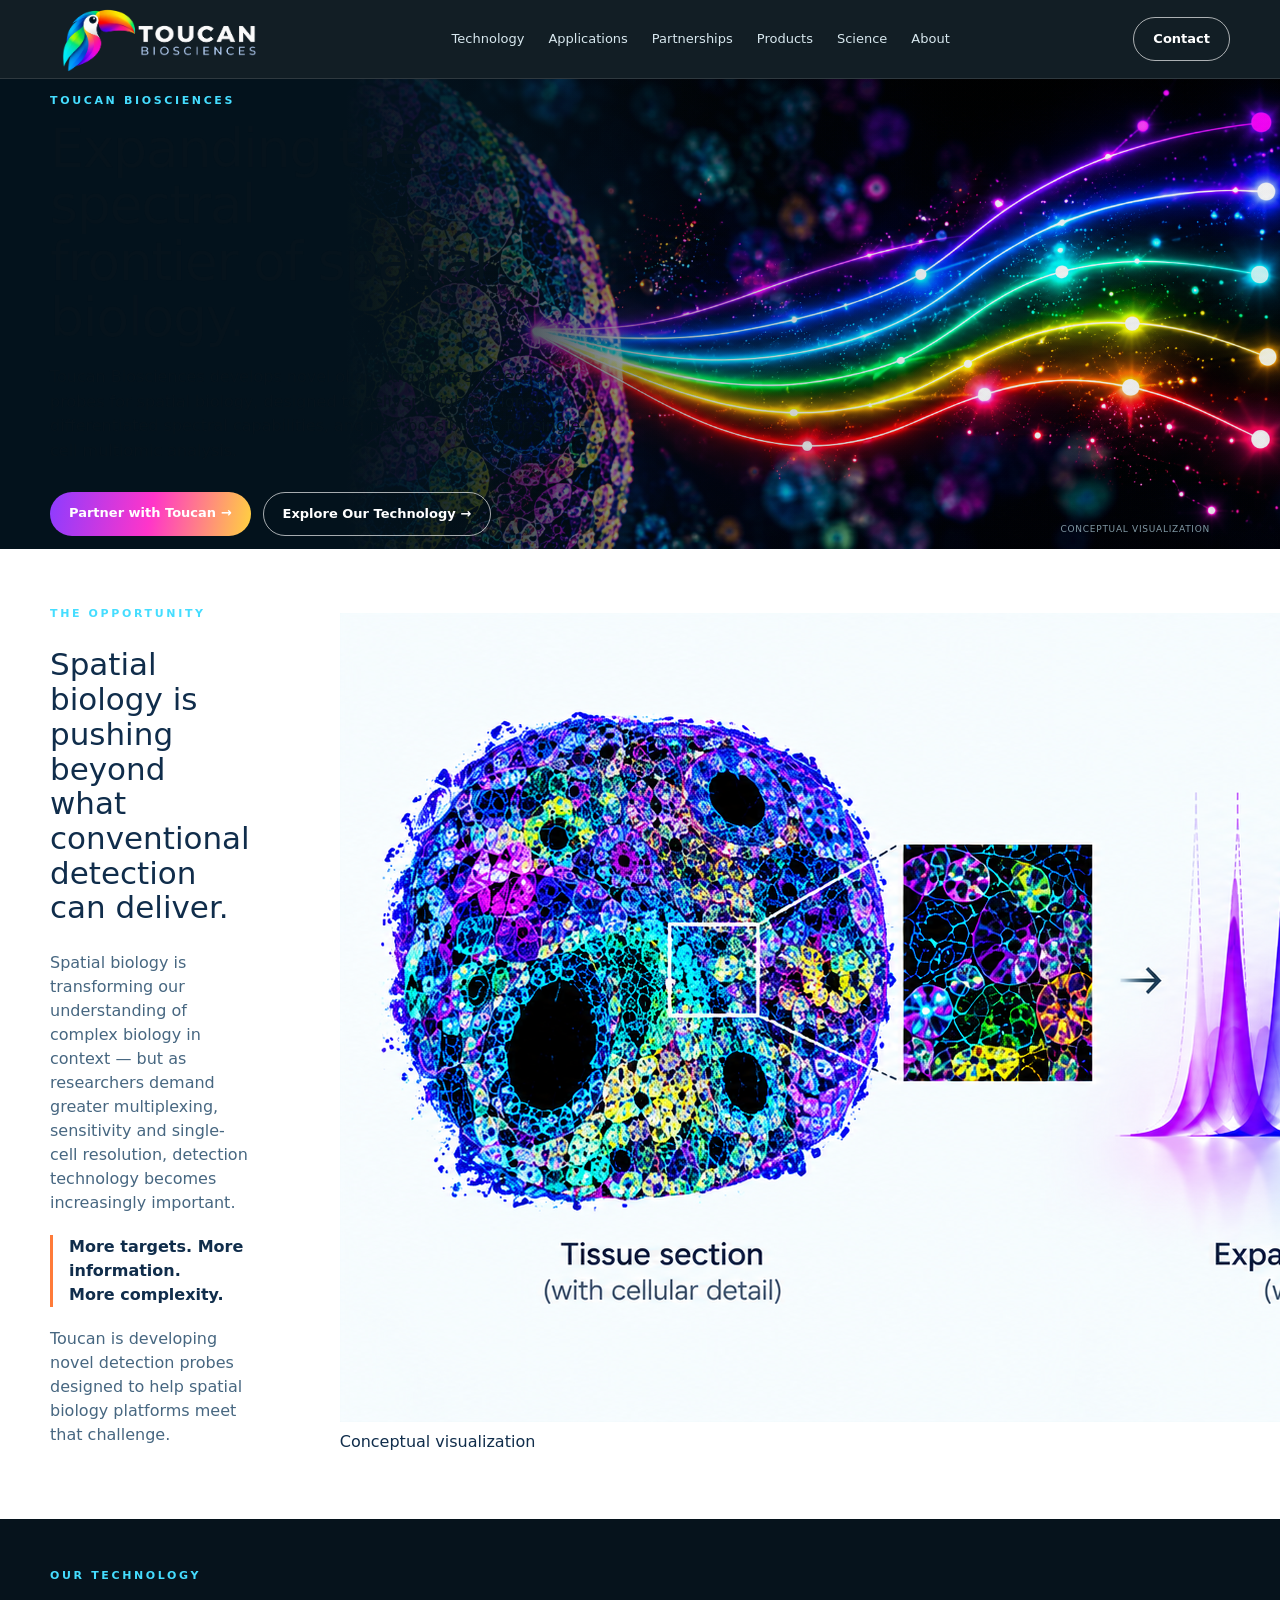
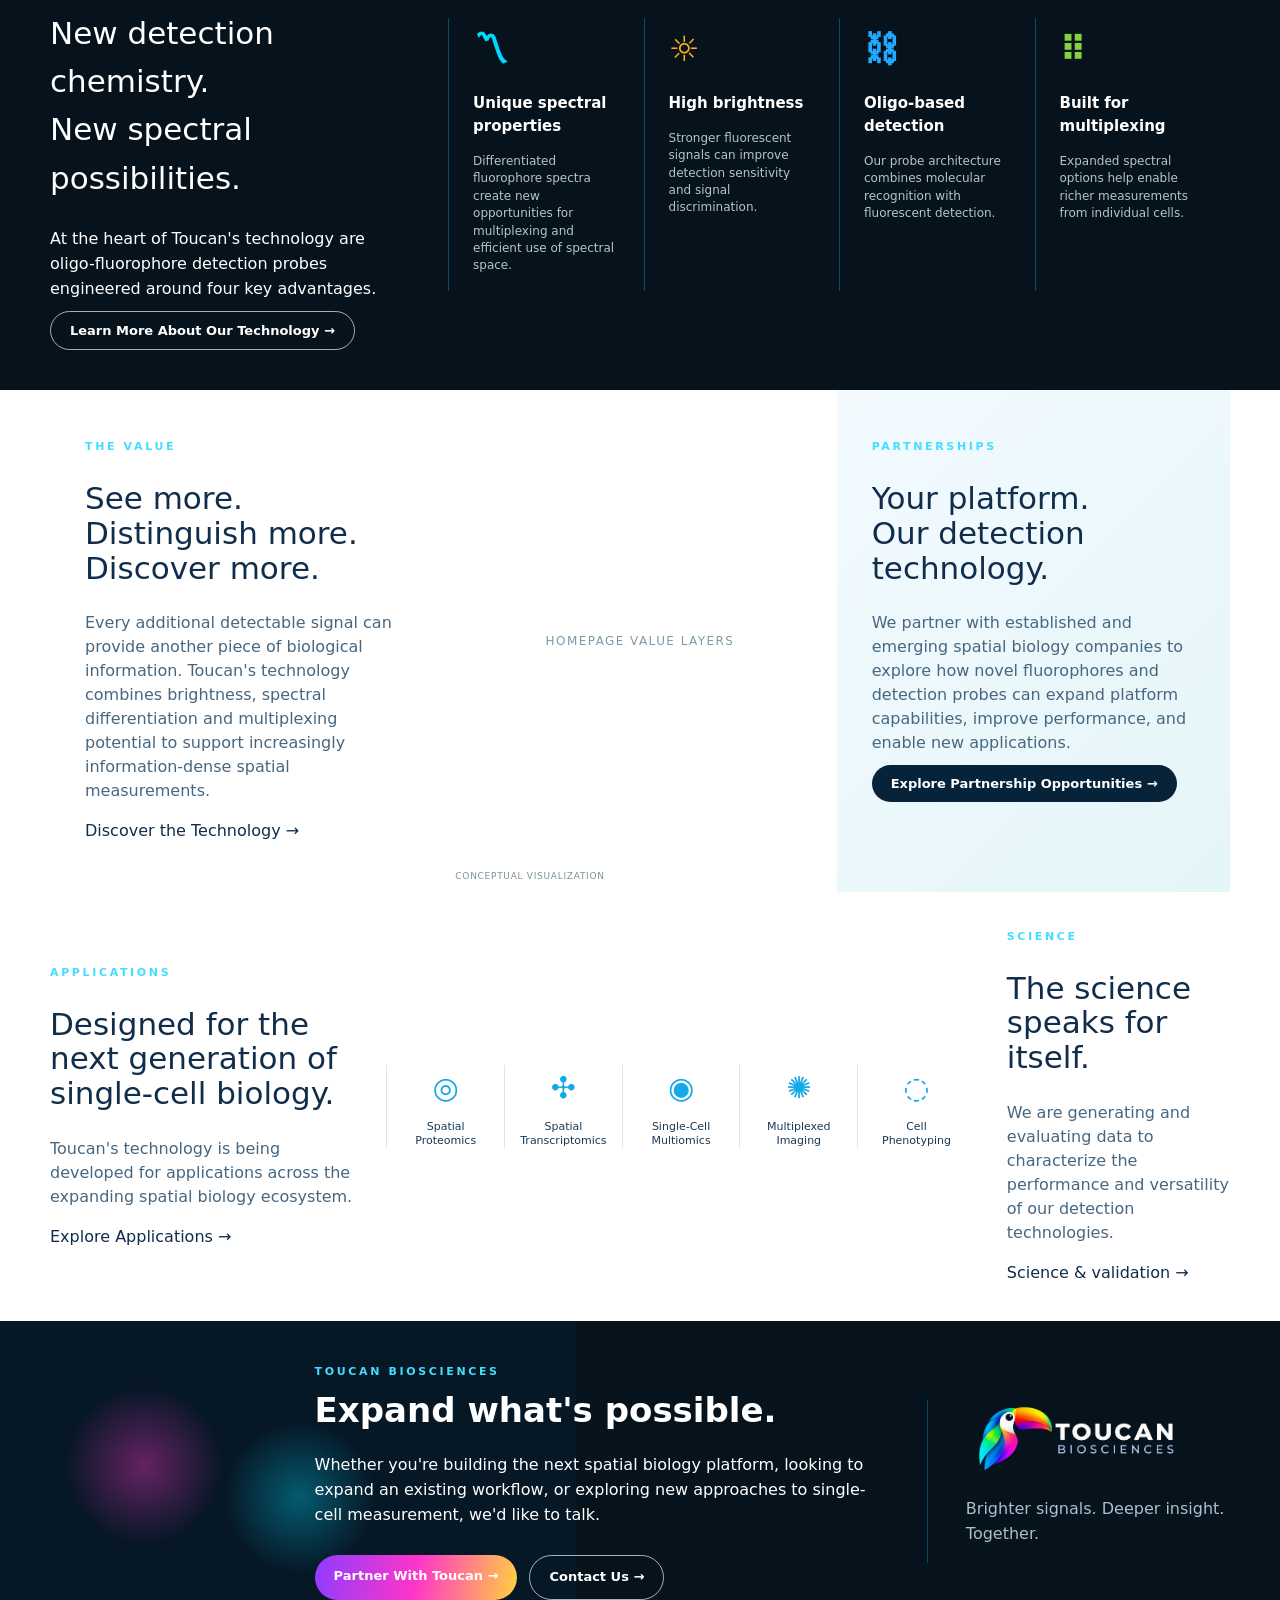
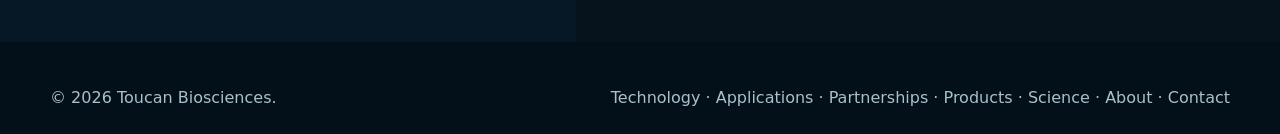
==== commit e50bd42a: "Add uploaded Opportunity infographic to homepage" ====
--- a/index.html
+++ b/index.html
@@ -1,7 +1,7 @@
 <!doctype html><html lang="en"><head><meta charset="utf-8"><meta name="viewport" content="width=device-width,initial-scale=1"><title>Toucan Biosciences | Spatial biology detection</title><meta name="description" content="Novel oligo-fluorophore detection probes for spatial biology."><link rel="stylesheet" href="assets/style.css"><link rel="icon" href="assets/favicon.svg"></head><body>
 <header class="nav"><div class="container nav-inner"><a href="index.html"><img class="brand-logo" src="assets/a_clean_high_resolution_logo_branding_graphic_on.png" alt="Toucan Biosciences"></a><nav class="nav-links"><a href="technology.html">Technology</a><a href="applications.html">Applications</a><a class="active-pill" href="partnerships.html">Partnerships</a><a href="products.html">Products</a><a href="science.html">Science</a><a href="about.html">About</a></nav><a class="nav-cta" href="contact.html">Contact</a><button class="menu">☰</button></div></header>
 <section class="home-hero"><div class="home-hero-art"></div><div class="container home-hero-content"><div class="home-hero-copy"><div class="eyebrow">TOUCAN BIOSCIENCES</div><h1>Expanding the spectral<br>frontier of spatial biology.</h1><p>Toucan Biosciences develops novel oligo-fluorophore detection probes for spatial biology, designed to deliver brighter signals, differentiated spectral capabilities, and new possibilities for single-cell multiomic analysis.</p><div class="buttons"><a class="btn btn-primary" href="partnerships.html">Partner with Toucan →</a><a class="btn btn-ghost" href="technology.html">Explore Our Technology →</a></div></div><span class="home-concept">Conceptual visualization</span></div></section>
-<section class="home-opportunity"><div class="container home-op-grid"><div><div class="kicker">THE OPPORTUNITY</div><h2>Spatial biology is pushing beyond what conventional detection can deliver.</h2><p>Spatial biology is transforming our understanding of complex biology in context — but as researchers demand greater multiplexing, sensitivity and single-cell resolution, detection technology becomes increasingly important.</p><blockquote>More targets. More information.<br>More complexity.</blockquote><p>Toucan is developing novel detection probes designed to help spatial biology platforms meet that challenge.</p></div><figure class="home-op-image placeholder-asset"><div class="asset-note">Homepage Opportunity Diagram</div><figcaption>Conceptual visualization</figcaption></figure></div></section>
+<section class="home-opportunity"><div class="container home-op-grid"><div><div class="kicker">THE OPPORTUNITY</div><h2>Spatial biology is pushing beyond what conventional detection can deliver.</h2><p>Spatial biology is transforming our understanding of complex biology in context — but as researchers demand greater multiplexing, sensitivity and single-cell resolution, detection technology becomes increasingly important.</p><blockquote>More targets. More information.<br>More complexity.</blockquote><p>Toucan is developing novel detection probes designed to help spatial biology platforms meet that challenge.</p></div><figure class="home-op-image production-op-image"><img src="assets/From%20Tissue%20to%20Single-Cell%20Insight.png" alt="Conceptual workflow from fluorescent tissue imaging through expanded spectral space to richer single-cell insight"><figcaption>Conceptual visualization</figcaption></figure></div></section>
 <section class="home-tech dark"><div class="container home-tech-grid"><div><div class="kicker">OUR TECHNOLOGY</div><h2>New detection chemistry.<br>New spectral possibilities.</h2><p>At the heart of Toucan's technology are oligo-fluorophore detection probes engineered around four key advantages.</p><a class="btn btn-ghost" href="technology.html">Learn More About Our Technology →</a></div><div class="home-benefits"><article><b>〽</b><h3>Unique spectral properties</h3><p>Differentiated fluorophore spectra create new opportunities for multiplexing and efficient use of spectral space.</p></article><article><b>☼</b><h3>High brightness</h3><p>Stronger fluorescent signals can improve detection sensitivity and signal discrimination.</p></article><article><b>⛓</b><h3>Oligo-based detection</h3><p>Our probe architecture combines molecular recognition with fluorescent detection.</p></article><article><b>⠿</b><h3>Built for multiplexing</h3><p>Expanded spectral options help enable richer measurements from individual cells.</p></article></div></div></section>
 <section class="home-value"><div class="container home-value-grid"><div><div class="kicker">THE VALUE</div><h2>See more. Distinguish more.<br>Discover more.</h2><p>Every additional detectable signal can provide another piece of biological information. Toucan's technology combines brightness, spectral differentiation and multiplexing potential to support increasingly information-dense spatial measurements.</p><a href="technology.html">Discover the Technology →</a></div><figure class="home-layers placeholder-asset"><div class="asset-note">Homepage Value Layers</div><figcaption>Conceptual visualization</figcaption></figure><div class="home-partner-card"><div class="kicker">PARTNERSHIPS</div><h2>Your platform.<br>Our detection technology.</h2><p>We partner with established and emerging spatial biology companies to explore how novel fluorophores and detection probes can expand platform capabilities, improve performance, and enable new applications.</p><a class="btn dark-btn" href="partnerships.html">Explore Partnership Opportunities →</a></div></div></section>
 <section class="home-apps"><div class="container home-apps-grid"><div><div class="kicker">APPLICATIONS</div><h2>Designed for the next generation of single-cell biology.</h2><p>Toucan's technology is being developed for applications across the expanding spatial biology ecosystem.</p><a href="applications.html">Explore Applications →</a></div><div class="app-icons"><span>◎<small>Spatial<br>Proteomics</small></span><span>✣<small>Spatial<br>Transcriptomics</small></span><span>◉<small>Single-Cell<br>Multiomics</small></span><span>✺<small>Multiplexed<br>Imaging</small></span><span>◌<small>Cell<br>Phenotyping</small></span></div><div><div class="kicker">SCIENCE</div><h2>The science<br>speaks for itself.</h2><p>We are generating and evaluating data to characterize the performance and versatility of our detection technologies.</p><a href="science.html">Science & validation →</a></div></div></section>
--- a/assets/style.css
+++ b/assets/style.css
@@ -21,3 +21,9 @@
 
 /* Production imagery for remaining About sections */
 .about-cell-image,.about-lab-image,.about-tissue-image{position:relative;margin:0;overflow:hidden}.about-cell-image{height:300px}.about-cell-image img{width:100%;height:100%;display:block;object-fit:cover;object-position:center}.about-cell-image figcaption,.about-lab-image figcaption,.about-tissue-image figcaption{position:absolute;left:12px;bottom:8px;padding:4px 7px;border-radius:3px;background:rgba(2,14,22,.55);font-size:9px;letter-spacing:.08em;text-transform:uppercase;color:rgba(255,255,255,.78)}.about-lab-image{height:280px;border-radius:7px}.about-lab-image img{width:100%;height:200%;display:block;object-fit:cover;object-position:center top}.about-tissue-image{min-height:250px;background:#02060b}.about-tissue-image img{position:absolute;left:0;bottom:0;width:100%;height:200%;display:block;object-fit:cover;object-position:center bottom}.about-tissue-image figcaption{z-index:2}@media(max-width:900px){.about-cell-image{height:280px}.about-lab-image{height:280px}.about-tissue-image{min-height:230px}}@media(max-width:560px){.about-cell-image{height:250px}.about-lab-image{height:240px}.about-tissue-image{min-height:220px}}
+
+/* Homepage — approved mockup structure */
+.home-hero{position:relative;min-height:470px;overflow:hidden;background:#03121c}.home-hero-art{position:absolute;inset:0;background:radial-gradient(circle at 64% 48%,rgba(0,217,255,.18),transparent 22%),linear-gradient(90deg,#03121c 0%,#03121c 35%,rgba(3,18,28,.65) 55%,#03121c 100%)}.home-hero-content{position:relative;z-index:2;min-height:470px;display:flex;align-items:center}.home-hero-copy{width:47%;max-width:620px}.home-hero h1{font-size:clamp(40px,4.2vw,62px);font-weight:400;line-height:1.05;letter-spacing:-.025em;margin:12px 0 18px}.home-hero-copy p{font-size:16px;line-height:1.55;max-width:560px}.home-concept{position:absolute;right:20px;bottom:12px;font-size:9px;letter-spacing:.08em;text-transform:uppercase;color:#8099a4}.home-opportunity{padding:48px 0;background:#fff;color:#102d4b}.home-op-grid{display:grid;grid-template-columns:.72fr 1.28fr;gap:50px;align-items:center}.home-op-grid h2,.home-value h2,.home-apps h2{font-size:31px;font-weight:400;line-height:1.12}.home-op-grid p,.home-value p,.home-apps p{color:#476781;line-height:1.5}.home-op-grid blockquote{margin:20px 0;padding-left:16px;border-left:3px solid #ff7b39;font-weight:600;line-height:1.5}.placeholder-asset{position:relative;margin:0;border-radius:8px;background:linear-gradient(135deg,#f3fbff,#e7f5f8);border:1px solid #deedf2;display:flex;align-items:center;justify-content:center;min-height:280px}.asset-note{font-size:12px;letter-spacing:.12em;text-transform:uppercase;color:#7e9aa7}.placeholder-asset figcaption{position:absolute;bottom:8px;left:12px;font-size:9px;text-transform:uppercase;letter-spacing:.08em;color:#7d929c}.home-tech{padding:48px 0}.home-tech-grid{display:grid;grid-template-columns:.68fr 1.55fr;gap:55px;align-items:center}.home-tech-grid h2{font-size:31px;font-weight:400}.home-benefits{display:grid;grid-template-columns:repeat(4,1fr)}.home-benefits article{padding:4px 24px;border-left:1px solid rgba(0,217,255,.3)}.home-benefits b{font-size:35px;color:#00d9ff}.home-benefits article:nth-child(2) b{color:#ffad19}.home-benefits article:nth-child(3) b{color:#23a9ff}.home-benefits article:nth-child(4) b{color:#84d33b}.home-benefits h3{font-size:15px}.home-benefits p{font-size:12px;color:#b2c5ce;line-height:1.45}.home-value{background:#fff;color:#102d4b}.home-value-grid{display:grid;grid-template-columns:.9fr .9fr .9fr}.home-value-grid>div,.home-value-grid>figure{padding:48px 35px}.home-layers{border:0;border-radius:0;background:#fff;min-height:310px}.home-partner-card{background:linear-gradient(135deg,#f3fbff,#e4f5f8)}.dark-btn{background:#06233a;color:#fff}.home-apps{padding:36px 0;background:#fff;color:#102d4b}.home-apps-grid{display:grid;grid-template-columns:.75fr 1.45fr .55fr;gap:32px;align-items:center}.app-icons{display:grid;grid-template-columns:repeat(5,1fr)}.app-icons span{font-size:30px;text-align:center;border-left:1px solid #d9e7ec;color:#13a9e8}.app-icons small{display:block;margin-top:8px;font-size:11px;line-height:1.3;color:#183a57}.home-final{position:relative;overflow:hidden;padding:42px 0}.home-final-art{position:absolute;inset:0 55% 0 0;background:radial-gradient(circle at 25% 45%,rgba(255,53,201,.38),transparent 17%),radial-gradient(circle at 52% 55%,rgba(0,217,255,.35),transparent 22%),#061725}.home-final-content{position:relative;z-index:2;display:grid;grid-template-columns:1.5fr .55fr;gap:50px;align-items:center}.home-final-content>div:first-child{padding-left:32%}.home-final h2{font-size:34px;margin:4px 0}.home-final-brand{border-left:1px solid rgba(0,217,255,.28);padding-left:38px}.home-final-brand img{width:220px}.home-final-brand p{color:#a9c0cb}@media(max-width:900px){.home-hero-copy{width:70%}.home-op-grid,.home-tech-grid,.home-value-grid,.home-apps-grid{grid-template-columns:1fr}.home-benefits{grid-template-columns:1fr 1fr}.home-value-grid>div,.home-value-grid>figure{padding:35px 0}.home-final-content{grid-template-columns:1fr}.home-final-content>div:first-child{padding-left:0}.home-final-brand{border-left:0;border-top:1px solid rgba(0,217,255,.28);padding:25px 0 0}.app-icons{margin:20px 0}}@media(max-width:600px){.home-hero-copy{width:100%}.home-benefits{grid-template-columns:1fr}.home-benefits article{border-left:0;border-top:1px solid rgba(0,217,255,.25);padding:18px 0}.app-icons{grid-template-columns:repeat(2,1fr);gap:20px}.home-hero h1{font-size:42px}}
+
+/* Homepage production hero artwork */
+.home-hero-art{background-image:linear-gradient(90deg,#03121c 0%,#03121c 27%,rgba(3,18,28,.86) 36%,rgba(3,18,28,.20) 55%,rgba(3,18,28,.02) 76%),url("Neon%20Cellular%20Spectrum%20Emission.png");background-size:cover;background-position:center center;background-repeat:no-repeat}.home-hero-art:after{content:"";position:absolute;inset:0;background:linear-gradient(180deg,rgba(3,18,28,.03),rgba(3,18,28,.08));pointer-events:none}@media(min-width:1200px){.home-hero-art{background-position:center center}}@media(max-width:900px){.home-hero-art{background-image:linear-gradient(90deg,#03121c 0%,rgba(3,18,28,.92) 42%,rgba(3,18,28,.3) 82%),url("Neon%20Cellular%20Spectrum%20Emission.png");background-position:58% center}}@media(max-width:600px){.home-hero-art{background-image:linear-gradient(180deg,rgba(3,18,28,.28) 0%,rgba(3,18,28,.82) 48%,#03121c 76%),url("Neon%20Cellular%20Spectrum%20Emission.png");background-size:auto 62%;background-position:55% top}}
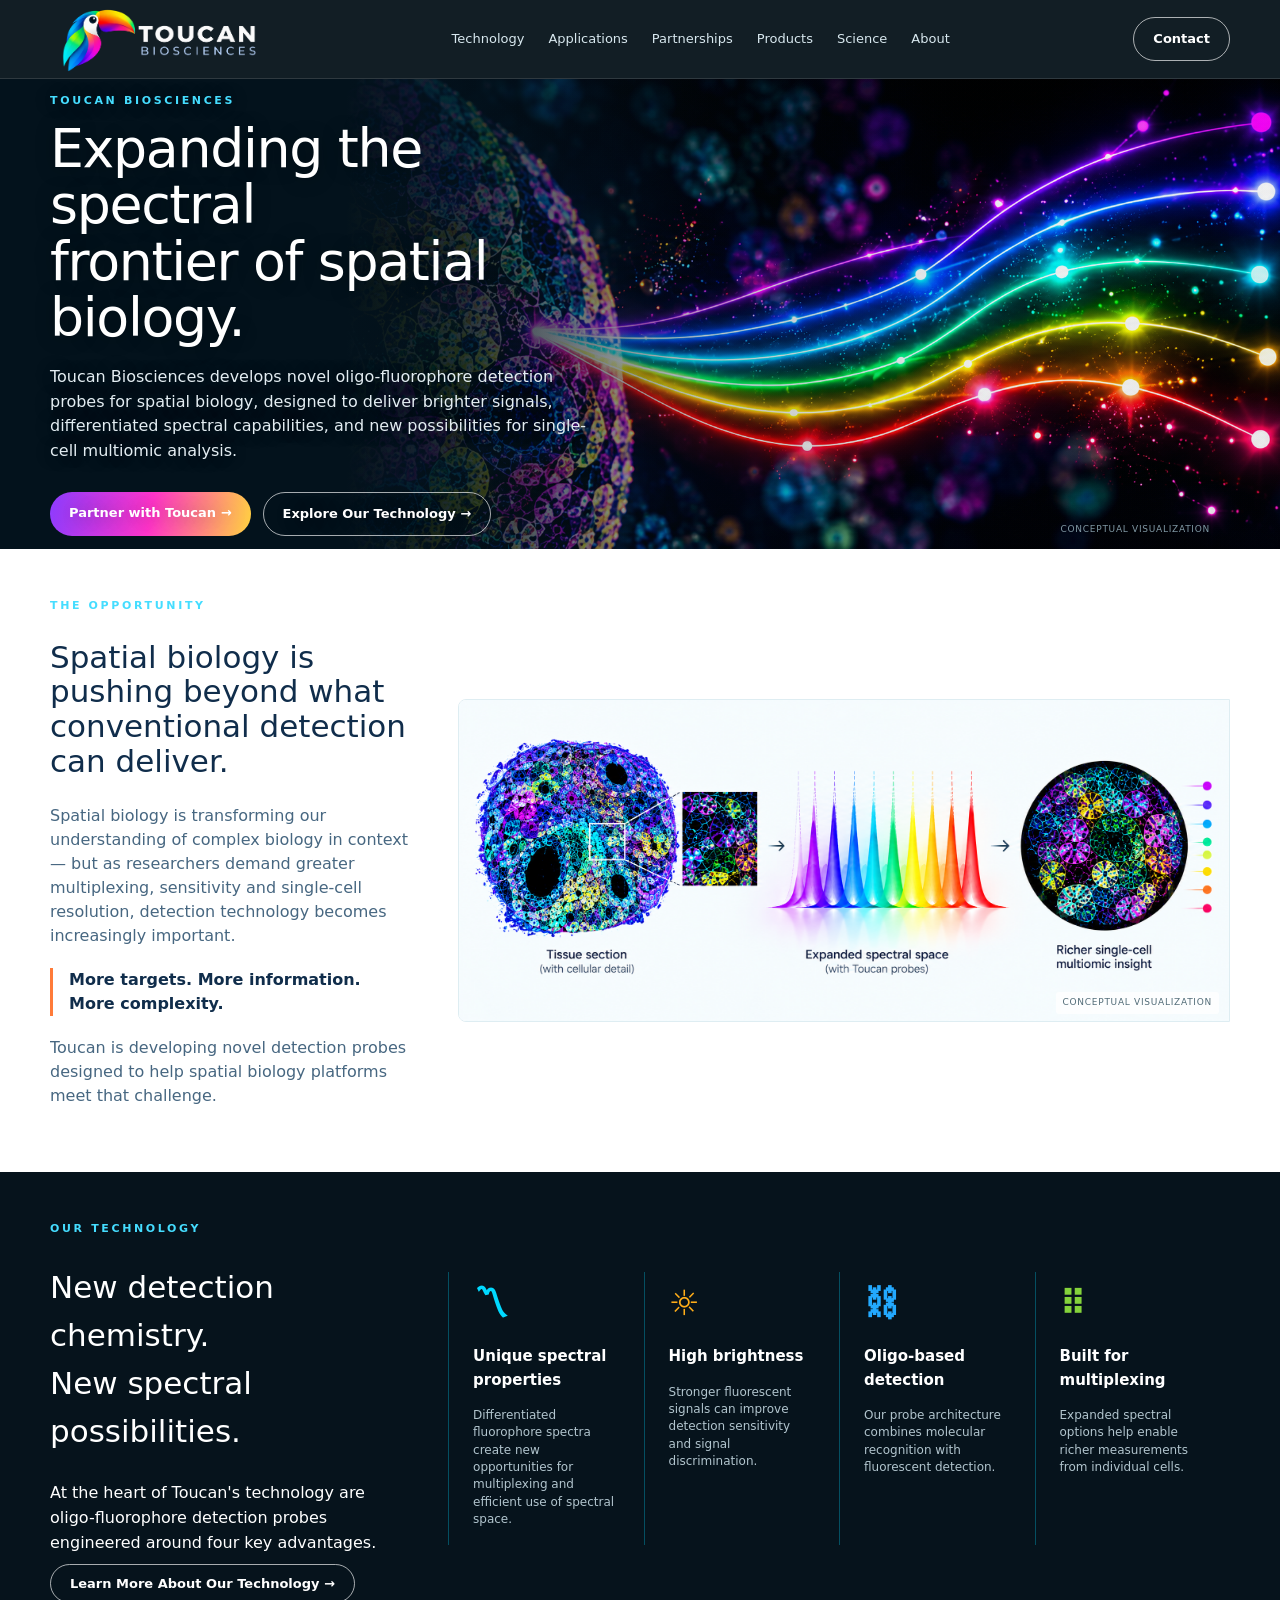
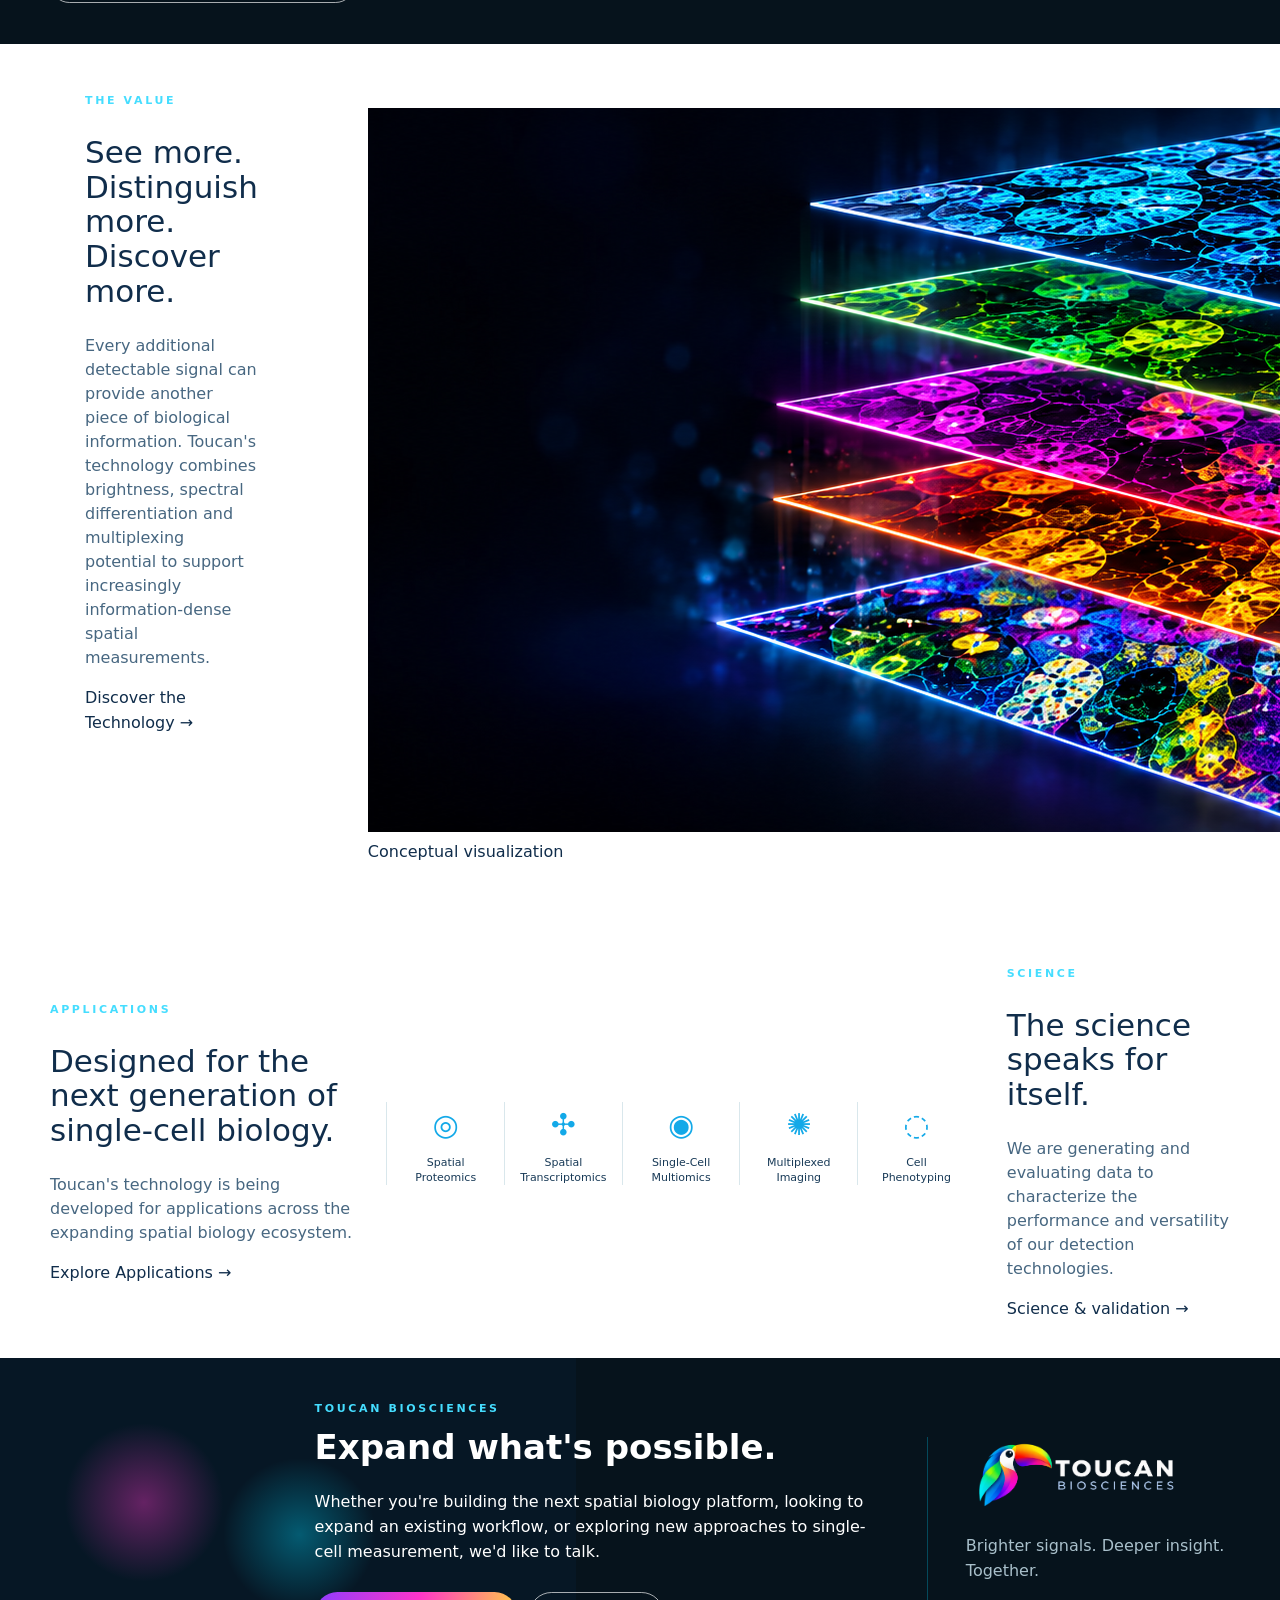
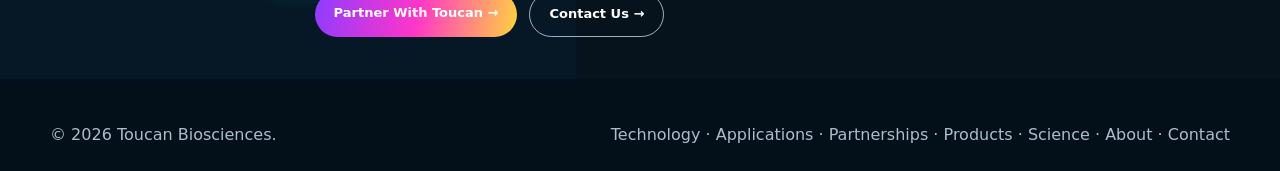
==== commit ab7f9239: "Add production Value Layers artwork to homepage" ====
--- a/index.html
+++ b/index.html
@@ -3,7 +3,7 @@
 <section class="home-hero"><div class="home-hero-art"></div><div class="container home-hero-content"><div class="home-hero-copy"><div class="eyebrow">TOUCAN BIOSCIENCES</div><h1>Expanding the spectral<br>frontier of spatial biology.</h1><p>Toucan Biosciences develops novel oligo-fluorophore detection probes for spatial biology, designed to deliver brighter signals, differentiated spectral capabilities, and new possibilities for single-cell multiomic analysis.</p><div class="buttons"><a class="btn btn-primary" href="partnerships.html">Partner with Toucan →</a><a class="btn btn-ghost" href="technology.html">Explore Our Technology →</a></div></div><span class="home-concept">Conceptual visualization</span></div></section>
 <section class="home-opportunity"><div class="container home-op-grid"><div><div class="kicker">THE OPPORTUNITY</div><h2>Spatial biology is pushing beyond what conventional detection can deliver.</h2><p>Spatial biology is transforming our understanding of complex biology in context — but as researchers demand greater multiplexing, sensitivity and single-cell resolution, detection technology becomes increasingly important.</p><blockquote>More targets. More information.<br>More complexity.</blockquote><p>Toucan is developing novel detection probes designed to help spatial biology platforms meet that challenge.</p></div><figure class="home-op-image production-op-image"><img src="assets/From%20Tissue%20to%20Single-Cell%20Insight.png" alt="Conceptual workflow from fluorescent tissue imaging through expanded spectral space to richer single-cell insight"><figcaption>Conceptual visualization</figcaption></figure></div></section>
 <section class="home-tech dark"><div class="container home-tech-grid"><div><div class="kicker">OUR TECHNOLOGY</div><h2>New detection chemistry.<br>New spectral possibilities.</h2><p>At the heart of Toucan's technology are oligo-fluorophore detection probes engineered around four key advantages.</p><a class="btn btn-ghost" href="technology.html">Learn More About Our Technology →</a></div><div class="home-benefits"><article><b>〽</b><h3>Unique spectral properties</h3><p>Differentiated fluorophore spectra create new opportunities for multiplexing and efficient use of spectral space.</p></article><article><b>☼</b><h3>High brightness</h3><p>Stronger fluorescent signals can improve detection sensitivity and signal discrimination.</p></article><article><b>⛓</b><h3>Oligo-based detection</h3><p>Our probe architecture combines molecular recognition with fluorescent detection.</p></article><article><b>⠿</b><h3>Built for multiplexing</h3><p>Expanded spectral options help enable richer measurements from individual cells.</p></article></div></div></section>
-<section class="home-value"><div class="container home-value-grid"><div><div class="kicker">THE VALUE</div><h2>See more. Distinguish more.<br>Discover more.</h2><p>Every additional detectable signal can provide another piece of biological information. Toucan's technology combines brightness, spectral differentiation and multiplexing potential to support increasingly information-dense spatial measurements.</p><a href="technology.html">Discover the Technology →</a></div><figure class="home-layers placeholder-asset"><div class="asset-note">Homepage Value Layers</div><figcaption>Conceptual visualization</figcaption></figure><div class="home-partner-card"><div class="kicker">PARTNERSHIPS</div><h2>Your platform.<br>Our detection technology.</h2><p>We partner with established and emerging spatial biology companies to explore how novel fluorophores and detection probes can expand platform capabilities, improve performance, and enable new applications.</p><a class="btn dark-btn" href="partnerships.html">Explore Partnership Opportunities →</a></div></div></section>
+<section class="home-value"><div class="container home-value-grid"><div><div class="kicker">THE VALUE</div><h2>See more. Distinguish more.<br>Discover more.</h2><p>Every additional detectable signal can provide another piece of biological information. Toucan's technology combines brightness, spectral differentiation and multiplexing potential to support increasingly information-dense spatial measurements.</p><a href="technology.html">Discover the Technology →</a></div><figure class="home-layers production-value-image"><img src="assets/Multicolor%20Holographic%20Data%20Layers.png" alt="Conceptual stacked multiplex imaging layers"><figcaption>Conceptual visualization</figcaption></figure><div class="home-partner-card"><div class="kicker">PARTNERSHIPS</div><h2>Your platform.<br>Our detection technology.</h2><p>We partner with established and emerging spatial biology companies to explore how novel fluorophores and detection probes can expand platform capabilities, improve performance, and enable new applications.</p><a class="btn dark-btn" href="partnerships.html">Explore Partnership Opportunities →</a></div></div></section>
 <section class="home-apps"><div class="container home-apps-grid"><div><div class="kicker">APPLICATIONS</div><h2>Designed for the next generation of single-cell biology.</h2><p>Toucan's technology is being developed for applications across the expanding spatial biology ecosystem.</p><a href="applications.html">Explore Applications →</a></div><div class="app-icons"><span>◎<small>Spatial<br>Proteomics</small></span><span>✣<small>Spatial<br>Transcriptomics</small></span><span>◉<small>Single-Cell<br>Multiomics</small></span><span>✺<small>Multiplexed<br>Imaging</small></span><span>◌<small>Cell<br>Phenotyping</small></span></div><div><div class="kicker">SCIENCE</div><h2>The science<br>speaks for itself.</h2><p>We are generating and evaluating data to characterize the performance and versatility of our detection technologies.</p><a href="science.html">Science & validation →</a></div></div></section>
 <section class="home-final dark"><div class="home-final-art"></div><div class="container home-final-content"><div><div class="kicker">TOUCAN BIOSCIENCES</div><h2>Expand what's possible.</h2><p>Whether you're building the next spatial biology platform, looking to expand an existing workflow, or exploring new approaches to single-cell measurement, we'd like to talk.</p><div class="buttons"><a class="btn btn-primary" href="partnerships.html">Partner With Toucan →</a><a class="btn btn-ghost" href="contact.html">Contact Us →</a></div></div><div class="home-final-brand"><img src="assets/a_clean_high_resolution_logo_branding_graphic_on.png" alt="Toucan Biosciences"><p>Brighter signals. Deeper insight.<br>Together.</p></div></div></section>
 <footer class="footer"><div class="container"><div class="footer-inner"><span>© <span data-year></span> Toucan Biosciences.</span><div><a href="technology.html">Technology</a> · <a href="applications.html">Applications</a> · <a href="partnerships.html">Partnerships</a> · <a href="products.html">Products</a> · <a href="science.html">Science</a> · <a href="about.html">About</a> · <a href="contact.html">Contact</a></div></div></div></footer><script src="assets/site.js"></script></body></html>
--- a/assets/style.css
+++ b/assets/style.css
@@ -27,3 +27,11 @@
 
 /* Homepage production hero artwork */
 .home-hero-art{background-image:linear-gradient(90deg,#03121c 0%,#03121c 27%,rgba(3,18,28,.86) 36%,rgba(3,18,28,.20) 55%,rgba(3,18,28,.02) 76%),url("Neon%20Cellular%20Spectrum%20Emission.png");background-size:cover;background-position:center center;background-repeat:no-repeat}.home-hero-art:after{content:"";position:absolute;inset:0;background:linear-gradient(180deg,rgba(3,18,28,.03),rgba(3,18,28,.08));pointer-events:none}@media(min-width:1200px){.home-hero-art{background-position:center center}}@media(max-width:900px){.home-hero-art{background-image:linear-gradient(90deg,#03121c 0%,rgba(3,18,28,.92) 42%,rgba(3,18,28,.3) 82%),url("Neon%20Cellular%20Spectrum%20Emission.png");background-position:58% center}}@media(max-width:600px){.home-hero-art{background-image:linear-gradient(180deg,rgba(3,18,28,.28) 0%,rgba(3,18,28,.82) 48%,#03121c 76%),url("Neon%20Cellular%20Spectrum%20Emission.png");background-size:auto 62%;background-position:55% top}}
+
+.production-op-image{position:relative;margin:0;overflow:hidden;border-radius:8px;background:#f5fbfd;border:1px solid #deedf2;min-height:280px}.production-op-image img{width:100%;height:100%;min-height:280px;display:block;object-fit:contain;background:#f8fcfe}.production-op-image figcaption{position:absolute;right:10px;bottom:7px;padding:4px 7px;border-radius:3px;background:rgba(255,255,255,.78);font-size:9px;letter-spacing:.08em;text-transform:uppercase;color:#526c78}@media(max-width:900px){.production-op-image,.production-op-image img{min-height:220px}}
+
+/* Homepage fixes: keep hero copy visible and prevent Opportunity overflow */
+.home-hero-content{z-index:5}.home-hero-copy{position:relative;z-index:6;color:#fff;text-shadow:0 1px 18px rgba(0,0,0,.35)}.home-hero-copy .eyebrow{color:#45ddff}.home-hero-copy p{color:#e3edf2}.home-opportunity,.home-op-grid{max-width:100%;overflow:hidden}.home-op-grid>*{min-width:0}.production-op-image{width:100%;max-width:100%;min-width:0;min-height:0}.production-op-image img{width:100%;max-width:100%;height:auto;min-height:0;display:block;object-fit:contain}.production-op-image figcaption{z-index:2}@media(max-width:900px){.home-op-grid{width:100%}.production-op-image,.production-op-image img{min-height:0}}
+
+/* Opportunity artwork: extend toward the same right edge as hero artwork */
+@media(min-width:901px){.home-op-grid{grid-template-columns:.68fr 1.42fr;gap:38px}.production-op-image{margin-right:calc((100vw - min(var(--max), calc(100vw - 48px)))/-2);border-radius:8px 0 0 8px}.production-op-image img{width:100%;height:auto;object-fit:contain}}
